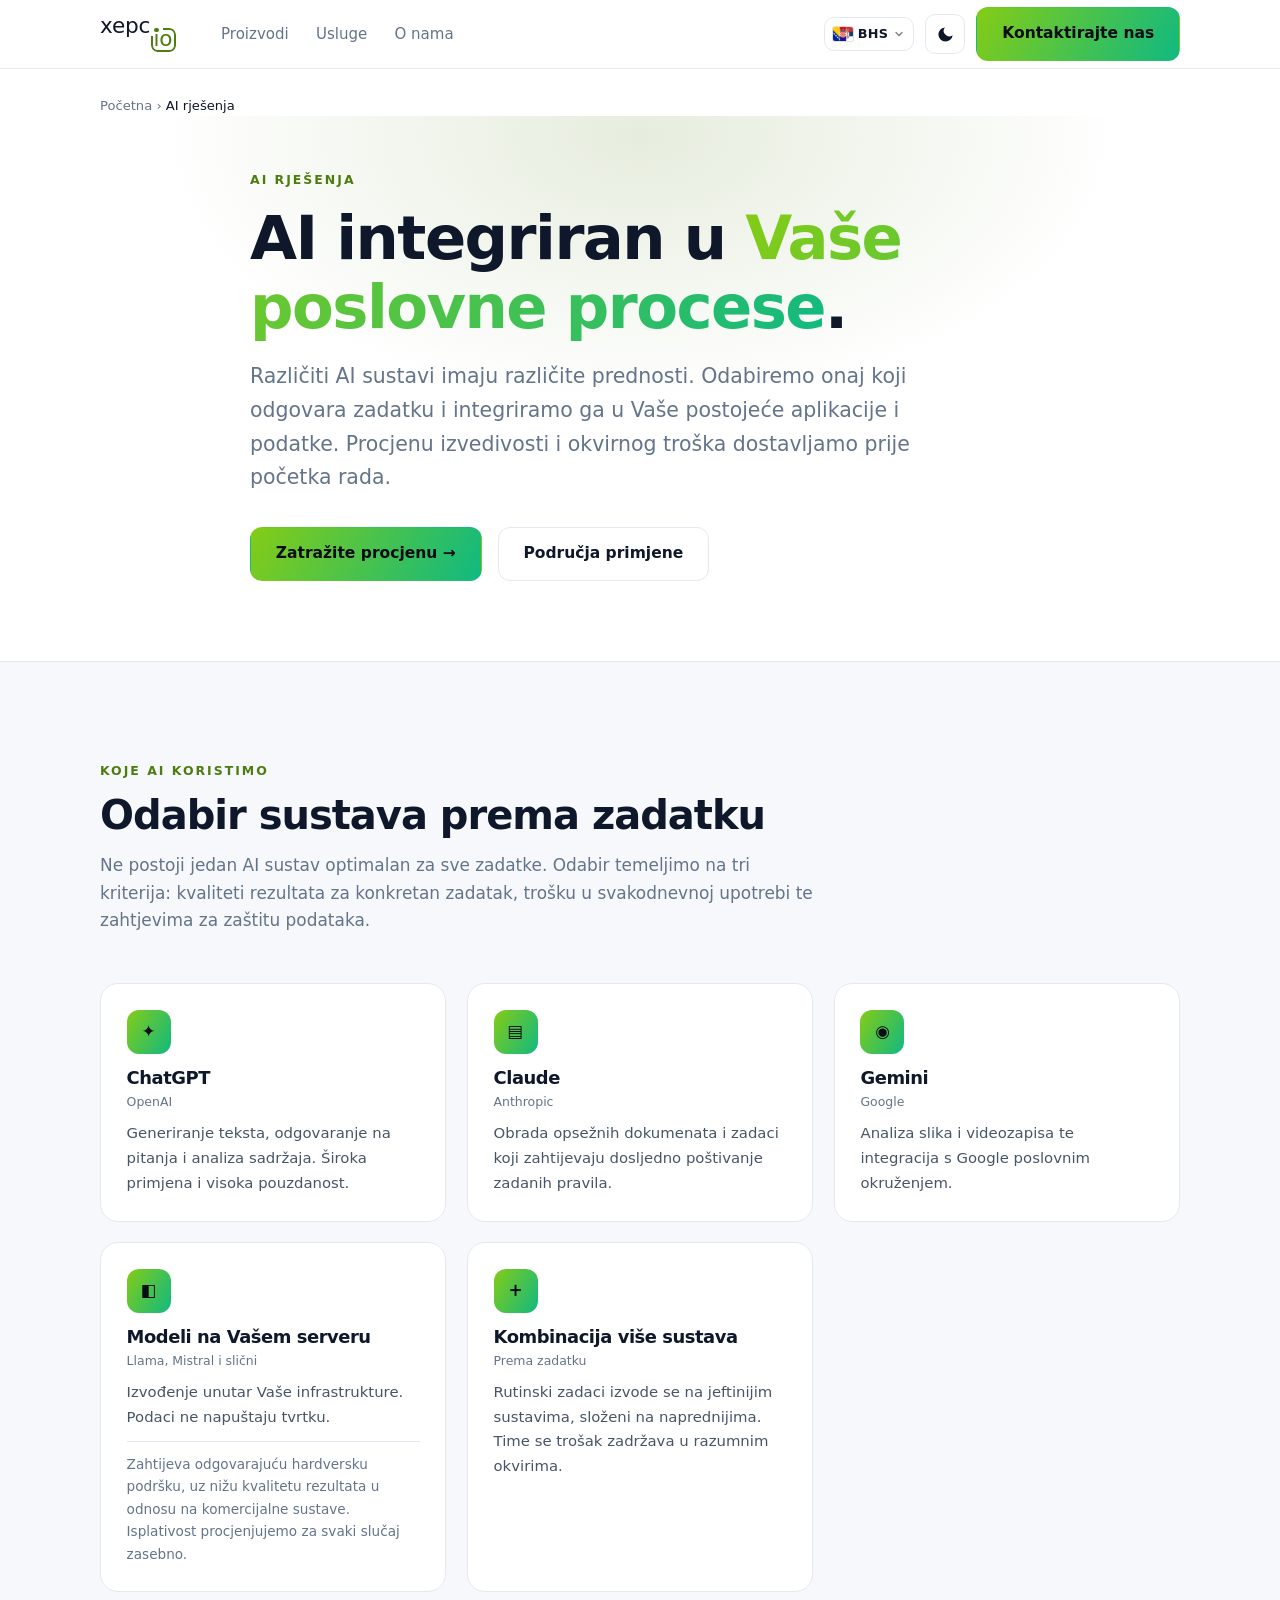
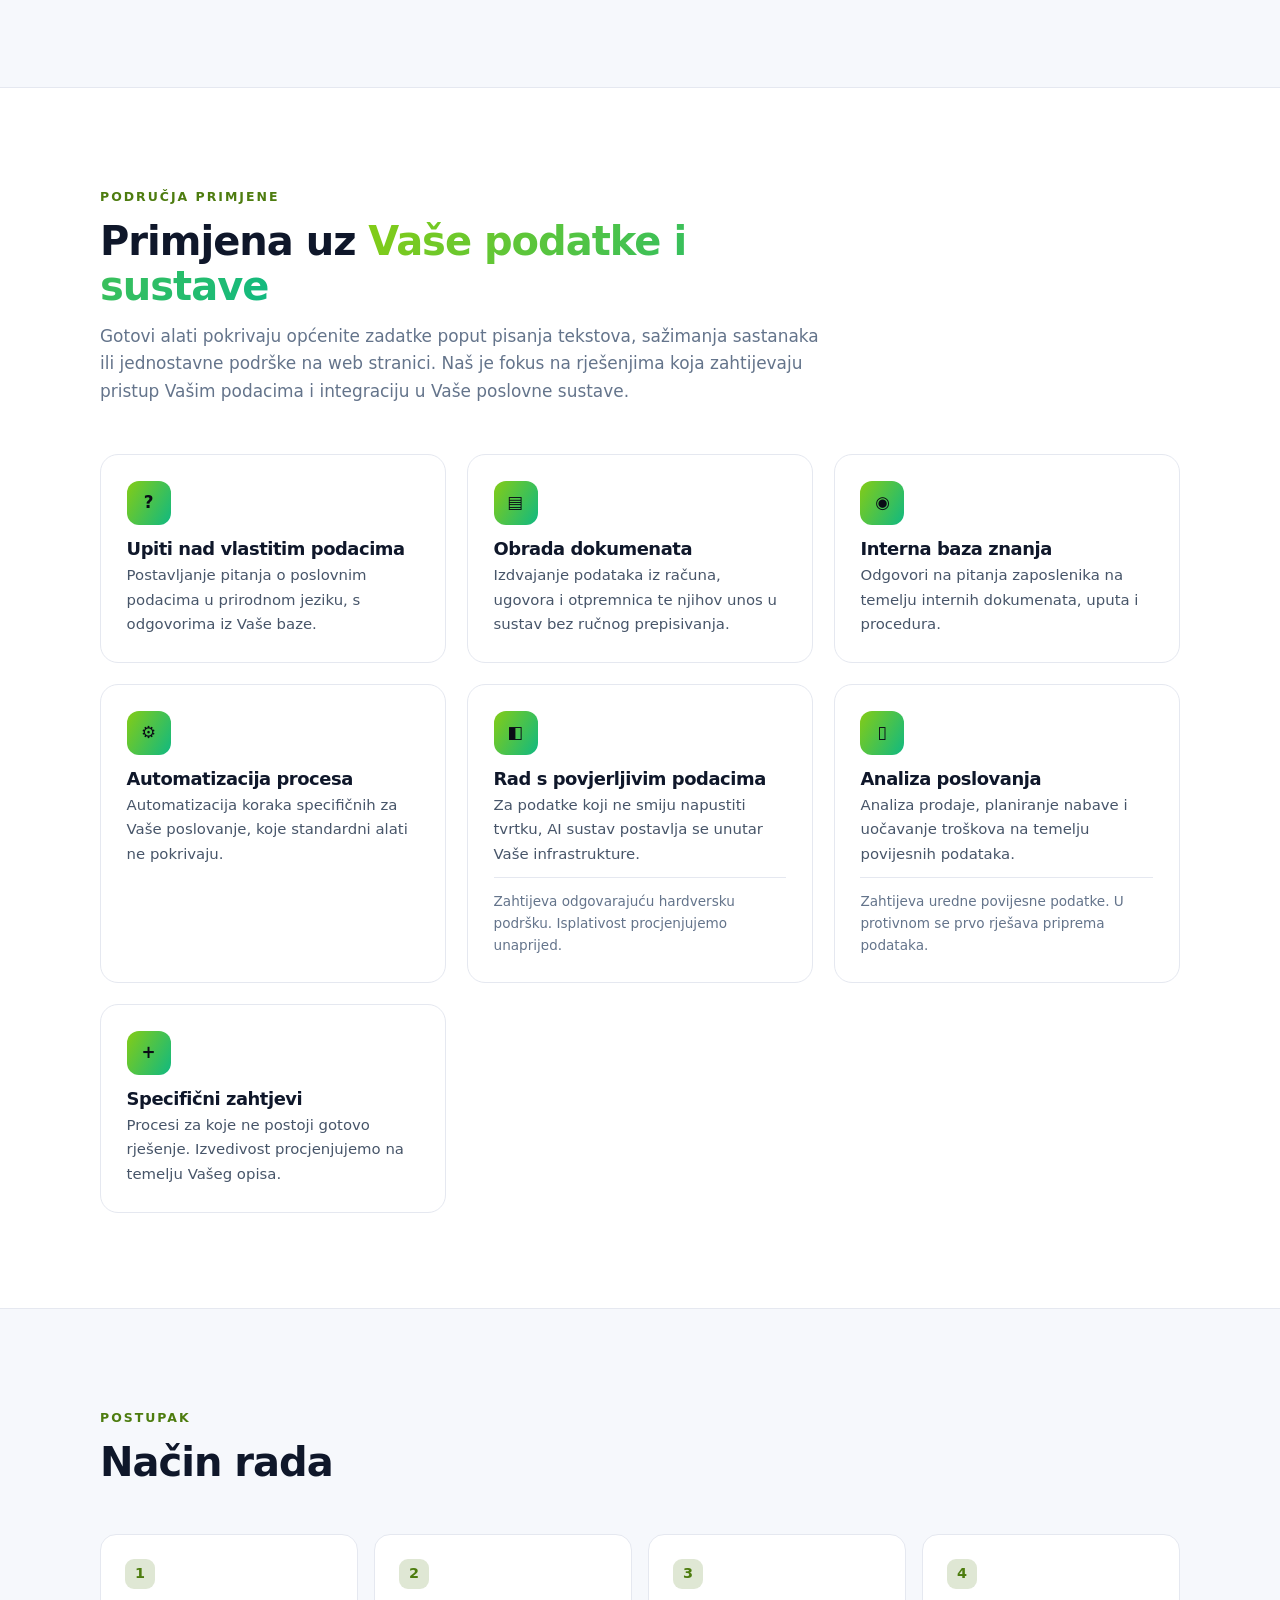
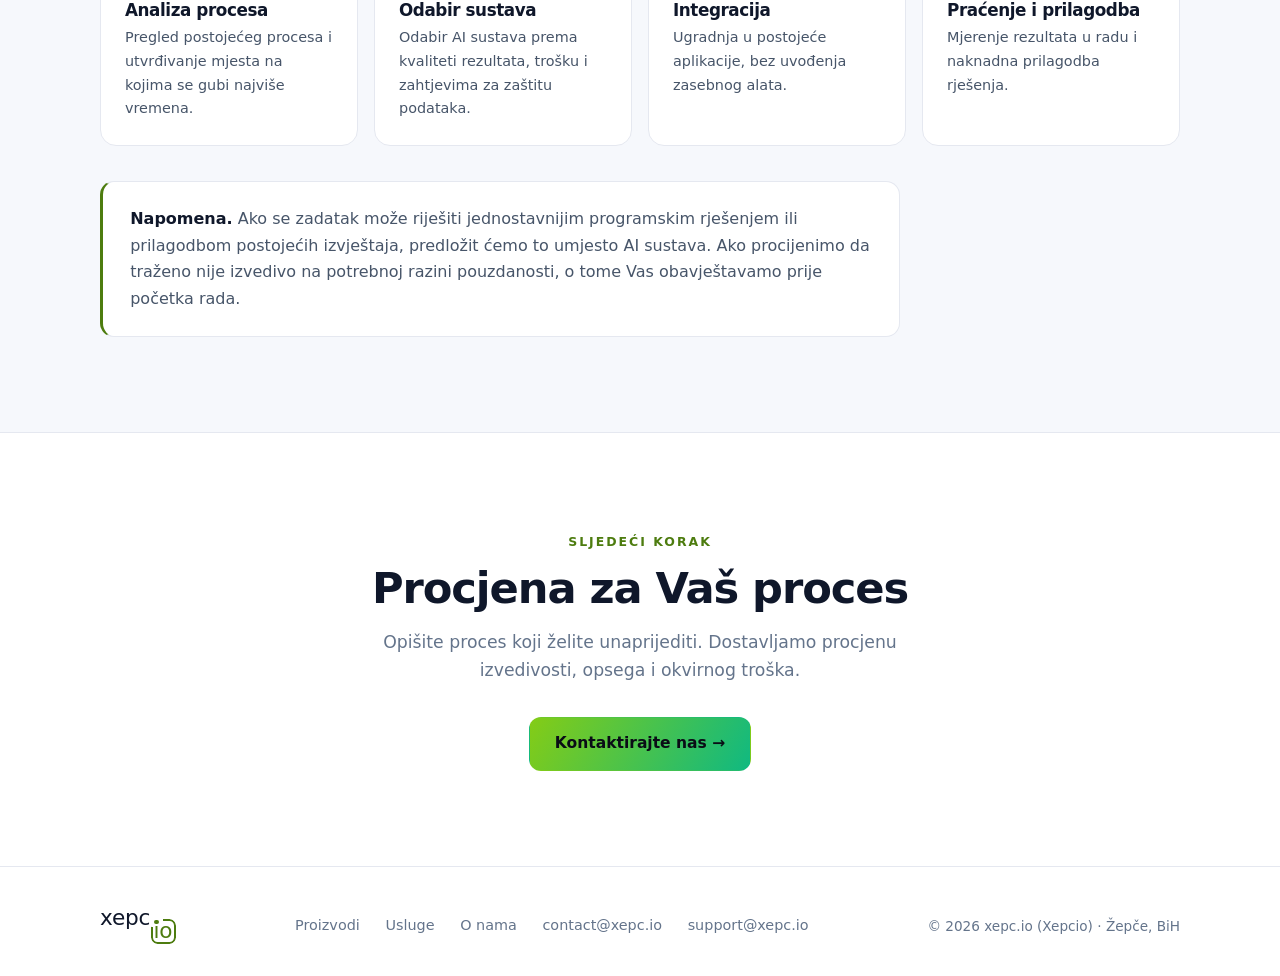
==== ai-rjesenja/index.html @ c25ef7c5 "content: formal tone pass (no jargon, no self-praise) + EN/DE on landing pages - Replace anglicisms " ====
<!doctype html>
<html lang="hr" data-theme="dark">
<head>
<meta charset="utf-8">
<meta name="viewport" content="width=device-width, initial-scale=1">
<title>AI rješenja za tvrtke — xepc.io | BiH i Hrvatska</title>
<meta name="description" content="Integracija AI sustava u poslovne procese: upiti nad vlastitim podacima, obrada dokumenata, interna baza znanja, automatizacija i rad s povjerljivim podacima. Procjena izvedivosti i troška prije početka rada.">
<link rel="canonical" href="https://xepc.io/ai-rjesenja">
<meta name="robots" content="index, follow, max-image-preview:large">
<meta name="theme-color" content="#0c0f1a" media="(prefers-color-scheme: dark)">
<meta name="theme-color" content="#ffffff" media="(prefers-color-scheme: light)">
<link rel="icon" href="../assets/favicon.svg" type="image/svg+xml">
<meta property="og:type" content="website">
<meta property="og:url" content="https://xepc.io/ai-rjesenja">
<meta property="og:title" content="AI rješenja za tvrtke — xepc.io">
<meta property="og:description" content="Integracija AI sustava u poslovne procese i postojeće aplikacije. Procjena izvedivosti i troška prije početka rada.">
<meta property="og:image" content="https://xepc.io/assets/og.png">
<script type="application/ld+json">
{
  "@context": "https://schema.org",
  "@graph": [
    {
      "@type": "Service",
      "@id": "https://xepc.io/ai-rjesenja#service",
      "name": "AI rješenja",
      "serviceType": "Integracija AI sustava",
      "description": "Integracija AI sustava u poslovne procese: upiti nad vlastitim podacima, obrada dokumenata, interna baza znanja, automatizacija i rad s povjerljivim podacima.",
      "provider": {
        "@type": "ProfessionalService",
        "name": "xepc.io",
        "url": "https://xepc.io/",
        "address": {
          "@type": "PostalAddress",
          "addressLocality": "Žepče",
          "addressCountry": "BA"
        }
      },
      "areaServed": [
        {
          "@type": "Country",
          "name": "Bosna i Hercegovina"
        },
        {
          "@type": "Country",
          "name": "Hrvatska"
        },
        {
          "@type": "Place",
          "name": "EU"
        }
      ],
      "availableLanguage": [
        "hr",
        "en",
        "de"
      ]
    },
    {
      "@type": "BreadcrumbList",
      "itemListElement": [
        {
          "@type": "ListItem",
          "position": 1,
          "name": "Početna",
          "item": "https://xepc.io/"
        },
        {
          "@type": "ListItem",
          "position": 2,
          "name": "AI rješenja",
          "item": "https://xepc.io/ai-rjesenja"
        }
      ]
    }
  ]
}
</script>
<script>
  (function(){try{var t=localStorage.getItem('xtheme')||(matchMedia('(prefers-color-scheme: light)').matches?'light':'dark');document.documentElement.setAttribute('data-theme',t);}catch(e){}})();
</script>
<link rel="stylesheet" href="../assets/landing.css">
</head>
<body>

<header class="nav">
  <div class="wrap nav-in">
    <a class="logo" href="../" aria-label="xepc.io"><span class="lg-word">xepc</span><span class="lg-dot"></span><span class="lg-box">ıo</span></a>
    <nav class="nav-links">
      <a href="../#products" data-i18n="nav_products">Proizvodi</a><a href="../#services" data-i18n="nav_services">Usluge</a><a href="../#about" data-i18n="nav_about">O nama</a>
    </nav>
    <div class="nav-right">
      <div class="lang-dd" id="langDD">
        <button class="lang-cur" id="langCur" aria-label="Jezik" aria-haspopup="listbox" aria-expanded="false"></button>
        <div class="lang-menu" id="langMenu" role="listbox"></div>
      </div>
      <button class="toggle" id="themeBtn" aria-label="Promijeni temu" title="Promijeni temu">
        <svg class="i-sun" viewBox="0 0 24 24" fill="none" stroke="currentColor" stroke-width="2" stroke-linecap="round"><circle cx="12" cy="12" r="4"/><path d="M12 2v2M12 20v2M4.9 4.9l1.4 1.4M17.7 17.7l1.4 1.4M2 12h2M20 12h2M4.9 19.1l1.4-1.4M17.7 6.3l1.4-1.4"/></svg>
        <svg class="i-moon" viewBox="0 0 24 24" fill="currentColor"><path d="M21 12.8A9 9 0 1 1 11.2 3a7 7 0 0 0 9.8 9.8Z"/></svg>
      </button>
      <a class="btn btn-grad" href="../#contact" data-i18n="nav_contact">Kontaktirajte nas</a>
    </div>
  </div>
</header>

<div class="wrap crumbs"><a href="../" data-i18n="crumb_home">Početna</a> › <span style="color:var(--text)" data-i18n="crumb_here">AI rješenja</span></div>

<section class="hero">
  <div class="wrap hero-in">
    <span class="eyebrow" data-i18n="hero_eyebrow">AI rješenja</span>
    <h1 data-i18n-html="hero_h1">AI integriran u <span class="gtext">Vaše poslovne procese</span>.</h1>
    <p class="lead" data-i18n="hero_lead">Različiti AI sustavi imaju različite prednosti. Odabiremo onaj koji odgovara zadatku i integriramo ga u Vaše postojeće aplikacije i podatke. Procjenu izvedivosti i okvirnog troška dostavljamo prije početka rada.</p>
    <div class="hero-cta">
      <a class="btn btn-grad" href="../#contact" data-i18n="hero_cta1">Zatražite procjenu →</a>
      <a class="btn btn-ghost" href="#primjene" data-i18n="hero_cta2">Područja primjene</a>
    </div>
  </div>
</section>

<section class="alt">
  <div class="wrap">
    <div class="sec-head">
      <span class="eyebrow" data-i18n="which_eyebrow">Koje AI koristimo</span>
      <h2 data-i18n="which_h2">Odabir sustava prema zadatku</h2>
      <p data-i18n="which_p">Ne postoji jedan AI sustav optimalan za sve zadatke. Odabir temeljimo na tri kriterija: kvaliteti rezultata za konkretan zadatak, trošku u svakodnevnoj upotrebi te zahtjevima za zaštitu podataka.</p>
    </div>
    <div class="grid g3">
      <div class="card">
        <div class="ic">✦</div>
        <h3>ChatGPT</h3><span class="by">OpenAI</span>
        <p data-i18n="s1_d">Generiranje teksta, odgovaranje na pitanja i analiza sadržaja. Široka primjena i visoka pouzdanost.</p>
      </div>
      <div class="card">
        <div class="ic">▤</div>
        <h3>Claude</h3><span class="by">Anthropic</span>
        <p data-i18n="s2_d">Obrada opsežnih dokumenata i zadaci koji zahtijevaju dosljedno poštivanje zadanih pravila.</p>
      </div>
      <div class="card">
        <div class="ic">◉</div>
        <h3>Gemini</h3><span class="by">Google</span>
        <p data-i18n="s3_d">Analiza slika i videozapisa te integracija s Google poslovnim okruženjem.</p>
      </div>
      <div class="card">
        <div class="ic">◧</div>
        <h3 data-i18n="s4_t">Modeli na Vašem serveru</h3><span class="by" data-i18n="s4_by">Llama, Mistral i slični</span>
        <p data-i18n="s4_d">Izvođenje unutar Vaše infrastrukture. Podaci ne napuštaju tvrtku.</p>
        <p class="cond" data-i18n="s4_c">Zahtijeva odgovarajuću hardversku podršku, uz nižu kvalitetu rezultata u odnosu na komercijalne sustave. Isplativost procjenjujemo za svaki slučaj zasebno.</p>
      </div>
      <div class="card">
        <div class="ic">+</div>
        <h3 data-i18n="s5_t">Kombinacija više sustava</h3><span class="by" data-i18n="s5_by">Prema zadatku</span>
        <p data-i18n="s5_d">Rutinski zadaci izvode se na jeftinijim sustavima, složeni na naprednijima. Time se trošak zadržava u razumnim okvirima.</p>
      </div>
    </div>
  </div>
</section>

<section id="primjene">
  <div class="wrap">
    <div class="sec-head">
      <span class="eyebrow" data-i18n="uses_eyebrow">Područja primjene</span>
      <h2 data-i18n-html="uses_h2">Primjena uz <span class="gtext">Vaše podatke i sustave</span></h2>
      <p data-i18n="uses_p">Gotovi alati pokrivaju općenite zadatke poput pisanja tekstova, sažimanja sastanaka ili jednostavne podrške na web stranici. Naš je fokus na rješenjima koja zahtijevaju pristup Vašim podacima i integraciju u Vaše poslovne sustave.</p>
    </div>
    <div class="grid g3">
      <div class="card"><div class="ic">?</div><h3 data-i18n="u1_t">Upiti nad vlastitim podacima</h3><p data-i18n="u1_d">Postavljanje pitanja o poslovnim podacima u prirodnom jeziku, s odgovorima iz Vaše baze.</p></div>
      <div class="card"><div class="ic">▤</div><h3 data-i18n="u2_t">Obrada dokumenata</h3><p data-i18n="u2_d">Izdvajanje podataka iz računa, ugovora i otpremnica te njihov unos u sustav bez ručnog prepisivanja.</p></div>
      <div class="card"><div class="ic">◉</div><h3 data-i18n="u3_t">Interna baza znanja</h3><p data-i18n="u3_d">Odgovori na pitanja zaposlenika na temelju internih dokumenata, uputa i procedura.</p></div>
      <div class="card"><div class="ic">⚙</div><h3 data-i18n="u4_t">Automatizacija procesa</h3><p data-i18n="u4_d">Automatizacija koraka specifičnih za Vaše poslovanje, koje standardni alati ne pokrivaju.</p></div>
      <div class="card">
        <div class="ic">◧</div><h3 data-i18n="u5_t">Rad s povjerljivim podacima</h3>
        <p data-i18n="u5_d">Za podatke koji ne smiju napustiti tvrtku, AI sustav postavlja se unutar Vaše infrastrukture.</p>
        <p class="cond" data-i18n="u5_c">Zahtijeva odgovarajuću hardversku podršku. Isplativost procjenjujemo unaprijed.</p>
      </div>
      <div class="card">
        <div class="ic">▯</div><h3 data-i18n="u6_t">Analiza poslovanja</h3>
        <p data-i18n="u6_d">Analiza prodaje, planiranje nabave i uočavanje troškova na temelju povijesnih podataka.</p>
        <p class="cond" data-i18n="u6_c">Zahtijeva uredne povijesne podatke. U protivnom se prvo rješava priprema podataka.</p>
      </div>
      <div class="card"><div class="ic">+</div><h3 data-i18n="u7_t">Specifični zahtjevi</h3><p data-i18n="u7_d">Procesi za koje ne postoji gotovo rješenje. Izvedivost procjenjujemo na temelju Vašeg opisa.</p></div>
    </div>
  </div>
</section>

<section class="alt">
  <div class="wrap">
    <div class="sec-head">
      <span class="eyebrow" data-i18n="steps_eyebrow">Postupak</span>
      <h2 data-i18n="steps_h2">Način rada</h2>
    </div>
    <div class="steps">
      <div class="step"><h3 data-i18n="st1_t">Analiza procesa</h3><p data-i18n="st1_d">Pregled postojećeg procesa i utvrđivanje mjesta na kojima se gubi najviše vremena.</p></div>
      <div class="step"><h3 data-i18n="st2_t">Odabir sustava</h3><p data-i18n="st2_d">Odabir AI sustava prema kvaliteti rezultata, trošku i zahtjevima za zaštitu podataka.</p></div>
      <div class="step"><h3 data-i18n="st3_t">Integracija</h3><p data-i18n="st3_d">Ugradnja u postojeće aplikacije, bez uvođenja zasebnog alata.</p></div>
      <div class="step"><h3 data-i18n="st4_t">Praćenje i prilagodba</h3><p data-i18n="st4_d">Mjerenje rezultata u radu i naknadna prilagodba rješenja.</p></div>
    </div>
    <div style="margin-top:2.2rem">
      <p class="note" data-i18n-html="note"><strong>Napomena.</strong> Ako se zadatak može riješiti jednostavnijim programskim rješenjem ili prilagodbom postojećih izvještaja, predložit ćemo to umjesto AI sustava. Ako procijenimo da traženo nije izvedivo na potrebnoj razini pouzdanosti, o tome Vas obavještavamo prije početka rada.</p>
    </div>
  </div>
</section>

<section>
  <div class="wrap cta">
    <span class="eyebrow" data-i18n="cta_eyebrow">Sljedeći korak</span>
    <h2 data-i18n="cta_h2">Procjena za Vaš proces</h2>
    <p data-i18n="cta_p">Opišite proces koji želite unaprijediti. Dostavljamo procjenu izvedivosti, opsega i okvirnog troška.</p>
    <a class="btn btn-grad" href="../#contact" data-i18n="cta_btn">Kontaktirajte nas →</a>
  </div>
</section>

<footer>
  <div class="wrap foot-in">
    <a class="logo" href="../" aria-label="xepc.io"><span class="lg-word">xepc</span><span class="lg-dot"></span><span class="lg-box">ıo</span></a>
    <div class="foot-links">
      <a href="../#products" data-i18n="nav_products">Proizvodi</a><a href="../#services" data-i18n="nav_services">Usluge</a><a href="../#about" data-i18n="nav_about">O nama</a>
      <a href="mailto:contact@xepc.io">contact@xepc.io</a><a href="mailto:support@xepc.io">support@xepc.io</a>
    </div>
    <span style="font-size:.85rem;color:var(--muted)" data-i18n="foot_copy">© 2026 xepc.io (Xepcio) · Žepče, BiH</span>
  </div>
</footer>

<script>
  var el=document.documentElement;
  document.getElementById('themeBtn').addEventListener('click',function(){
    var t=el.getAttribute('data-theme')==='light'?'dark':'light';
    el.setAttribute('data-theme',t);try{localStorage.setItem('xtheme',t)}catch(e){}
  });

  var I18N={
    hr:{
      nav_products:"Proizvodi",nav_services:"Usluge",nav_about:"O nama",nav_contact:"Kontaktirajte nas",
      crumb_home:"Početna",crumb_here:"AI rješenja",
      hero_eyebrow:"AI rješenja",hero_h1:'AI integriran u <span class="gtext">Vaše poslovne procese</span>.',
      hero_lead:"Različiti AI sustavi imaju različite prednosti. Odabiremo onaj koji odgovara zadatku i integriramo ga u Vaše postojeće aplikacije i podatke. Procjenu izvedivosti i okvirnog troška dostavljamo prije početka rada.",
      hero_cta1:"Zatražite procjenu →",hero_cta2:"Područja primjene",
      which_eyebrow:"Koje AI koristimo",which_h2:"Odabir sustava prema zadatku",which_p:"Ne postoji jedan AI sustav optimalan za sve zadatke. Odabir temeljimo na tri kriterija: kvaliteti rezultata za konkretan zadatak, trošku u svakodnevnoj upotrebi te zahtjevima za zaštitu podataka.",
      s1_d:"Generiranje teksta, odgovaranje na pitanja i analiza sadržaja. Široka primjena i visoka pouzdanost.",
      s2_d:"Obrada opsežnih dokumenata i zadaci koji zahtijevaju dosljedno poštivanje zadanih pravila.",
      s3_d:"Analiza slika i videozapisa te integracija s Google poslovnim okruženjem.",
      s4_t:"Modeli na Vašem serveru",s4_by:"Llama, Mistral i slični",s4_d:"Izvođenje unutar Vaše infrastrukture. Podaci ne napuštaju tvrtku.",s4_c:"Zahtijeva odgovarajuću hardversku podršku, uz nižu kvalitetu rezultata u odnosu na komercijalne sustave. Isplativost procjenjujemo za svaki slučaj zasebno.",
      s5_t:"Kombinacija više sustava",s5_by:"Prema zadatku",s5_d:"Rutinski zadaci izvode se na jeftinijim sustavima, složeni na naprednijima. Time se trošak zadržava u razumnim okvirima.",
      uses_eyebrow:"Područja primjene",uses_h2:'Primjena uz <span class="gtext">Vaše podatke i sustave</span>',uses_p:"Gotovi alati pokrivaju općenite zadatke poput pisanja tekstova, sažimanja sastanaka ili jednostavne podrške na web stranici. Naš je fokus na rješenjima koja zahtijevaju pristup Vašim podacima i integraciju u Vaše poslovne sustave.",
      u1_t:"Upiti nad vlastitim podacima",u1_d:"Postavljanje pitanja o poslovnim podacima u prirodnom jeziku, s odgovorima iz Vaše baze.",
      u2_t:"Obrada dokumenata",u2_d:"Izdvajanje podataka iz računa, ugovora i otpremnica te njihov unos u sustav bez ručnog prepisivanja.",
      u3_t:"Interna baza znanja",u3_d:"Odgovori na pitanja zaposlenika na temelju internih dokumenata, uputa i procedura.",
      u4_t:"Automatizacija procesa",u4_d:"Automatizacija koraka specifičnih za Vaše poslovanje, koje standardni alati ne pokrivaju.",
      u5_t:"Rad s povjerljivim podacima",u5_d:"Za podatke koji ne smiju napustiti tvrtku, AI sustav postavlja se unutar Vaše infrastrukture.",u5_c:"Zahtijeva odgovarajuću hardversku podršku. Isplativost procjenjujemo unaprijed.",
      u6_t:"Analiza poslovanja",u6_d:"Analiza prodaje, planiranje nabave i uočavanje troškova na temelju povijesnih podataka.",u6_c:"Zahtijeva uredne povijesne podatke. U protivnom se prvo rješava priprema podataka.",
      u7_t:"Specifični zahtjevi",u7_d:"Procesi za koje ne postoji gotovo rješenje. Izvedivost procjenjujemo na temelju Vašeg opisa.",
      steps_eyebrow:"Postupak",steps_h2:"Način rada",
      st1_t:"Analiza procesa",st1_d:"Pregled postojećeg procesa i utvrđivanje mjesta na kojima se gubi najviše vremena.",
      st2_t:"Odabir sustava",st2_d:"Odabir AI sustava prema kvaliteti rezultata, trošku i zahtjevima za zaštitu podataka.",
      st3_t:"Integracija",st3_d:"Ugradnja u postojeće aplikacije, bez uvođenja zasebnog alata.",
      st4_t:"Praćenje i prilagodba",st4_d:"Mjerenje rezultata u radu i naknadna prilagodba rješenja.",
      note:'<strong>Napomena.</strong> Ako se zadatak može riješiti jednostavnijim programskim rješenjem ili prilagodbom postojećih izvještaja, predložit ćemo to umjesto AI sustava. Ako procijenimo da traženo nije izvedivo na potrebnoj razini pouzdanosti, o tome Vas obavještavamo prije početka rada.',
      cta_eyebrow:"Sljedeći korak",cta_h2:"Procjena za Vaš proces",cta_p:"Opišite proces koji želite unaprijediti. Dostavljamo procjenu izvedivosti, opsega i okvirnog troška.",cta_btn:"Kontaktirajte nas →",
      foot_copy:"© 2026 xepc.io (Xepcio) · Žepče, BiH"
    },
    en:{
      nav_products:"Products",nav_services:"Services",nav_about:"About",nav_contact:"Contact us",
      crumb_home:"Home",crumb_here:"AI solutions",
      hero_eyebrow:"AI solutions",hero_h1:'AI integrated into <span class="gtext">your business processes</span>.',
      hero_lead:"Different AI systems have different strengths. We select the one that fits the task and integrate it with your existing applications and data. You receive an assessment of feasibility and approximate cost before work begins.",
      hero_cta1:"Request an estimate →",hero_cta2:"Areas of use",
      which_eyebrow:"Which AI we use",which_h2:"Choosing the system by task",which_p:"No single AI system is best at every task. We base the choice on three criteria: quality of results for the specific task, day-to-day running cost, and data protection requirements.",
      s1_d:"Text generation, question answering and content analysis. Broad applicability and high reliability.",
      s2_d:"Processing extensive documents and tasks that require consistently following set rules.",
      s3_d:"Analysis of images and video, and integration with the Google business environment.",
      s4_t:"Models on your server",s4_by:"Llama, Mistral and similar",s4_d:"Runs inside your infrastructure. Data never leaves the company.",s4_c:"Requires suitable hardware, and result quality is below that of commercial systems. We assess viability case by case.",
      s5_t:"A combination of systems",s5_by:"By task",s5_d:"Routine tasks run on less expensive systems, complex ones on more capable systems. This keeps costs within reasonable bounds.",
      uses_eyebrow:"Areas of use",uses_h2:'Working with <span class="gtext">your data and systems</span>',uses_p:"Ready-made tools cover general tasks such as writing text, summarising meetings or simple website support. Our focus is on solutions that require access to your data and integration into your business systems.",
      u1_t:"Questions over your own data",u1_d:"Asking questions about business data in plain language, with answers drawn from your database.",
      u2_t:"Document processing",u2_d:"Extracting data from invoices, contracts and delivery notes and entering it into the system without manual retyping.",
      u3_t:"Internal knowledge base",u3_d:"Answers to employees' questions based on internal documents, instructions and procedures.",
      u4_t:"Process automation",u4_d:"Automating steps specific to your business that standard tools do not cover.",
      u5_t:"Working with confidential data",u5_d:"For data that must not leave the company, the AI system is installed within your infrastructure.",u5_c:"Requires suitable hardware. We assess viability in advance.",
      u6_t:"Business analysis",u6_d:"Sales analysis, purchase planning and cost detection based on historical data.",u6_c:"Requires orderly historical data. Otherwise, data preparation comes first.",
      u7_t:"Specific requirements",u7_d:"Processes with no ready-made solution. We assess feasibility from your description.",
      steps_eyebrow:"Procedure",steps_h2:"How we work",
      st1_t:"Process analysis",st1_d:"Reviewing the existing process and identifying where the most time is lost.",
      st2_t:"System selection",st2_d:"Choosing the AI system by result quality, cost and data protection requirements.",
      st3_t:"Integration",st3_d:"Building it into existing applications, without introducing a separate tool.",
      st4_t:"Monitoring and adjustment",st4_d:"Measuring results in use and refining the solution afterwards.",
      note:'<strong>Note.</strong> If the task can be solved with a simpler piece of software or by adapting existing reports, we will propose that instead of an AI system. If we judge that the request cannot be achieved at the required level of reliability, we tell you before work begins.',
      cta_eyebrow:"Next step",cta_h2:"An estimate for your process",cta_p:"Describe the process you would like to improve. We will provide an assessment of feasibility, scope and approximate cost.",cta_btn:"Contact us →",
      foot_copy:"© 2026 xepc.io (Xepcio) · Žepče, Bosnia and Herzegovina"
    },
    de:{
      nav_products:"Produkte",nav_services:"Leistungen",nav_about:"Über uns",nav_contact:"Kontakt",
      crumb_home:"Startseite",crumb_here:"KI-Lösungen",
      hero_eyebrow:"KI-Lösungen",hero_h1:'KI, integriert in <span class="gtext">Ihre Geschäftsprozesse</span>.',
      hero_lead:"Verschiedene KI-Systeme haben verschiedene Stärken. Wir wählen das zur Aufgabe passende und integrieren es in Ihre bestehenden Anwendungen und Daten. Eine Einschätzung von Machbarkeit und ungefähren Kosten erhalten Sie vor Beginn der Arbeit.",
      hero_cta1:"Angebot anfordern →",hero_cta2:"Einsatzbereiche",
      which_eyebrow:"Welche KI wir nutzen",which_h2:"Systemwahl nach Aufgabe",which_p:"Kein KI-System ist für alle Aufgaben optimal. Wir wählen nach drei Kriterien: Qualität der Ergebnisse für die konkrete Aufgabe, laufende Kosten im Alltag und Anforderungen an den Datenschutz.",
      s1_d:"Texterstellung, Beantwortung von Fragen und Inhaltsanalyse. Breite Anwendbarkeit und hohe Zuverlässigkeit.",
      s2_d:"Verarbeitung umfangreicher Dokumente und Aufgaben, die das konsequente Einhalten vorgegebener Regeln verlangen.",
      s3_d:"Analyse von Bildern und Videos sowie Integration in die Google-Geschäftsumgebung.",
      s4_t:"Modelle auf Ihrem Server",s4_by:"Llama, Mistral und ähnliche",s4_d:"Der Betrieb erfolgt in Ihrer Infrastruktur. Daten verlassen das Unternehmen nicht.",s4_c:"Erfordert passende Hardware; die Ergebnisqualität liegt unter der kommerzieller Systeme. Die Wirtschaftlichkeit prüfen wir im Einzelfall.",
      s5_t:"Kombination mehrerer Systeme",s5_by:"Je nach Aufgabe",s5_d:"Routineaufgaben laufen auf günstigeren Systemen, komplexe auf leistungsfähigeren. So bleiben die Kosten in einem vernünftigen Rahmen.",
      uses_eyebrow:"Einsatzbereiche",uses_h2:'Einsatz mit <span class="gtext">Ihren Daten und Systemen</span>',uses_p:"Fertige Werkzeuge decken allgemeine Aufgaben ab, etwa Texte schreiben, Besprechungen zusammenfassen oder einfache Website-Unterstützung. Unser Schwerpunkt liegt auf Lösungen, die Zugriff auf Ihre Daten und Integration in Ihre Geschäftssysteme erfordern.",
      u1_t:"Fragen an die eigenen Daten",u1_d:"Fragen zu Geschäftsdaten in normaler Sprache, beantwortet aus Ihrer Datenbank.",
      u2_t:"Dokumentenverarbeitung",u2_d:"Auslesen von Daten aus Rechnungen, Verträgen und Lieferscheinen und Übernahme ins System, ohne manuelles Abtippen.",
      u3_t:"Interne Wissensdatenbank",u3_d:"Antworten auf Fragen der Mitarbeiter auf Basis interner Dokumente, Anleitungen und Abläufe.",
      u4_t:"Prozessautomatisierung",u4_d:"Automatisierung von Schritten, die speziell zu Ihrem Geschäft gehören und von Standardwerkzeugen nicht abgedeckt werden.",
      u5_t:"Arbeit mit vertraulichen Daten",u5_d:"Für Daten, die das Unternehmen nicht verlassen dürfen, wird das KI-System in Ihrer Infrastruktur eingerichtet.",u5_c:"Erfordert passende Hardware. Die Wirtschaftlichkeit prüfen wir vorab.",
      u6_t:"Geschäftsanalyse",u6_d:"Verkaufsanalyse, Einkaufsplanung und Kostenerkennung auf Basis historischer Daten.",u6_c:"Erfordert geordnete historische Daten. Andernfalls steht zuerst die Datenaufbereitung an.",
      u7_t:"Spezielle Anforderungen",u7_d:"Prozesse ohne fertige Lösung. Die Machbarkeit schätzen wir anhand Ihrer Beschreibung ein.",
      steps_eyebrow:"Vorgehen",steps_h2:"Arbeitsweise",
      st1_t:"Prozessanalyse",st1_d:"Durchsicht des bestehenden Prozesses und Ermittlung der Stellen mit dem größten Zeitverlust.",
      st2_t:"Systemwahl",st2_d:"Wahl des KI-Systems nach Ergebnisqualität, Kosten und Datenschutzanforderungen.",
      st3_t:"Integration",st3_d:"Einbau in bestehende Anwendungen, ohne ein separates Werkzeug einzuführen.",
      st4_t:"Begleitung und Anpassung",st4_d:"Messung der Ergebnisse im Betrieb und anschließende Feinabstimmung der Lösung.",
      note:'<strong>Hinweis.</strong> Lässt sich die Aufgabe mit einer einfacheren Programmlösung oder durch Anpassung bestehender Berichte erledigen, schlagen wir das anstelle eines KI-Systems vor. Halten wir das Gewünschte nicht für mit der nötigen Zuverlässigkeit umsetzbar, sagen wir Ihnen das vor Beginn der Arbeit.',
      cta_eyebrow:"Nächster Schritt",cta_h2:"Eine Einschätzung für Ihren Prozess",cta_p:"Beschreiben Sie den Prozess, den Sie verbessern möchten. Sie erhalten eine Einschätzung von Machbarkeit, Umfang und ungefähren Kosten.",cta_btn:"Kontaktieren Sie uns →",
      foot_copy:"© 2026 xepc.io (Xepcio) · Žepče, Bosnien und Herzegowina"
    }
  };
  var lang='hr'; try{lang=localStorage.getItem('xlang')||'hr';}catch(e){}
  function t(k){return (I18N[lang]&&I18N[lang][k])||I18N.hr[k]||k;}
  var FLAGS={
    hr:'<img class="flag" src="../assets/flags/bhs.webp" alt="" width="20" height="14">',
    en:'<img class="flag" src="../assets/flags/en.webp" alt="" width="20" height="14">',
    de:'<img class="flag" src="../assets/flags/de.webp" alt="" width="20" height="14">'
  };
  var LNAME={hr:'BHS',en:'English',de:'Deutsch'},LCODE={hr:'BHS',en:'EN',de:'DE'};
  var langDD=document.getElementById('langDD'),langCur=document.getElementById('langCur'),langMenu=document.getElementById('langMenu');
  langMenu.innerHTML=['hr','en','de'].map(function(l){return '<button class="lang-opt" data-lang="'+l+'" role="option">'+FLAGS[l]+'<span>'+LNAME[l]+'</span></button>';}).join('');
  function renderLangCur(){langCur.innerHTML=FLAGS[lang]+'<span class="lc">'+LCODE[lang]+'</span><svg class="chev" viewBox="0 0 24 24" fill="none" stroke="currentColor" stroke-width="2.5" stroke-linecap="round"><path d="M6 9l6 6 6-6"/></svg>';}
  function applyI18n(){
    el.setAttribute('lang',lang);
    document.querySelectorAll('[data-i18n]').forEach(function(n){n.textContent=t(n.getAttribute('data-i18n'));});
    document.querySelectorAll('[data-i18n-html]').forEach(function(n){n.innerHTML=t(n.getAttribute('data-i18n-html'));});
    renderLangCur();
    langMenu.querySelectorAll('.lang-opt').forEach(function(b){b.classList.toggle('on',b.getAttribute('data-lang')===lang);});
  }
  function setLang(l){lang=l;try{localStorage.setItem('xlang',l)}catch(e){}applyI18n();}
  langCur.addEventListener('click',function(e){e.stopPropagation();var o=langDD.classList.toggle('open');langCur.setAttribute('aria-expanded',o?'true':'false');});
  langMenu.querySelectorAll('.lang-opt').forEach(function(b){b.addEventListener('click',function(){setLang(b.getAttribute('data-lang'));langDD.classList.remove('open');langCur.setAttribute('aria-expanded','false');});});
  document.addEventListener('click',function(e){if(!langDD.contains(e.target)){langDD.classList.remove('open');langCur.setAttribute('aria-expanded','false');}});
  applyI18n();
</script>
</body>
</html>
---- assets/landing.css ----
:root{
    --grad:linear-gradient(120deg,#84cc16,#10b981);
    --bg:#0c0f1a; --bg2:#10141f; --panel:#151a29; --panel2:#1a2033; --line:#242b40;
    --text:#eef0f8; --body:#a7aec4; --muted:#7c839c; --accent:#a3e635; --accent-solid:#16a34a;
    --shadow:0 24px 50px -30px rgba(0,0,0,.7); --logo-fg:#fff; --maxw:1160px;
  }
  :root[data-theme="light"]{
    --bg:#ffffff; --bg2:#f6f8fc; --panel:#ffffff; --panel2:#f2f5fa; --line:#e5e8f0;
    --text:#0f172a; --body:#475569; --muted:#64748b; --accent:#4d7c0f; --accent-solid:#16a34a;
    --shadow:0 24px 50px -30px rgba(15,23,42,.22); --logo-fg:#0f172a;
  }
  *{box-sizing:border-box}
  html{scroll-behavior:smooth}
  body{margin:0;background:var(--bg);color:var(--body);font-family:"Inter",system-ui,-apple-system,"Segoe UI",Roboto,sans-serif;line-height:1.65;-webkit-font-smoothing:antialiased;overflow-x:hidden;transition:background .3s,color .3s}
  a{color:inherit;text-decoration:none}
  .wrap{max-width:var(--maxw);margin:0 auto;padding:0 clamp(18px,4vw,40px)}
  h1,h2,h3{color:var(--text);line-height:1.14;margin:0;font-weight:800;letter-spacing:-.025em}
  .gtext{background:var(--grad);-webkit-background-clip:text;background-clip:text;color:transparent}
  .eyebrow{font-size:.78rem;font-weight:700;letter-spacing:.16em;text-transform:uppercase;color:var(--accent)}
  .btn{display:inline-flex;align-items:center;gap:.5em;padding:.85em 1.6em;border-radius:12px;font-weight:600;font-size:.97rem;transition:.2s;border:1px solid transparent;cursor:pointer}
  .btn-grad{background:var(--grad);color:#0a0c16;font-weight:700}
  .btn-grad:hover{transform:translateY(-2px)}
  .btn-ghost{border-color:var(--line);color:var(--text);background:transparent}
  .btn-ghost:hover{border-color:var(--accent);color:var(--accent)}

  header.nav{position:sticky;top:0;z-index:50;background:color-mix(in srgb,var(--bg) 82%,transparent);backdrop-filter:blur(12px);border-bottom:1px solid var(--line)}
  .nav-in{display:flex;align-items:center;height:68px;gap:1rem}
  .logo{display:inline-grid;grid-template-columns:auto auto;column-gap:.04em;font-size:1.35rem;font-weight:500;letter-spacing:-.01em;line-height:.9}
  .logo .lg-word{grid-column:1;grid-row:1;color:var(--logo-fg);align-self:end}
  .logo .lg-dot{grid-column:2;grid-row:1;justify-self:start;align-self:end;width:.22em;height:.22em;border-radius:50%;background:var(--accent);margin:0 0 .15em .13em;position:relative;z-index:2}
  .logo .lg-box{grid-column:2;grid-row:2;justify-self:start;position:relative;display:inline-flex;align-items:center;margin-top:-.38em;padding:.02em .18em .1em .12em;color:var(--accent);line-height:1;font-weight:500}
  .logo .lg-box::before{content:"";position:absolute;inset:0;border:.1em solid var(--accent);border-radius:.3em;
    -webkit-mask:radial-gradient(circle .32em at .24em .12em,transparent 98%,#000 100%);
    mask:radial-gradient(circle .32em at .24em .12em,transparent 98%,#000 100%)}
  .nav-links{display:flex;gap:1.7rem;margin-left:1.8rem}
  .nav-links a{color:var(--muted);font-size:.94rem;font-weight:500}
  .nav-links a:hover{color:var(--text)}
  .nav-right{display:flex;align-items:center;gap:.7rem;margin-left:auto}
  .toggle{width:40px;height:40px;border-radius:10px;border:1px solid var(--line);background:var(--panel);color:var(--text);cursor:pointer;display:grid;place-items:center}
  .toggle:hover{border-color:var(--accent);color:var(--accent)}
  .toggle svg{width:19px;height:19px}
  :root[data-theme="dark"] .i-sun{display:block}:root[data-theme="dark"] .i-moon{display:none}
  :root[data-theme="light"] .i-sun{display:none}:root[data-theme="light"] .i-moon{display:block}
  @media(max-width:880px){.nav-links{display:none}}

  .crumbs{font-size:.82rem;color:var(--muted);padding-top:1.6rem}
  .crumbs a:hover{color:var(--accent)}
  .hero{padding:clamp(30px,5vw,50px) 0 clamp(45px,7vw,80px);position:relative;overflow:hidden}
  .hero::before{content:"";position:absolute;top:-260px;left:50%;transform:translateX(-50%);width:1000px;height:560px;background:radial-gradient(ellipse,color-mix(in srgb,var(--accent) 14%,transparent),transparent 68%);pointer-events:none}
  .hero-in{position:relative;max-width:860px}
  .hero h1{font-size:clamp(2.2rem,5.4vw,3.8rem);margin:.7rem 0 1.1rem}
  .hero p.lead{font-size:clamp(1.05rem,2.2vw,1.28rem);color:var(--muted);max-width:690px;margin:0 0 2rem}
  .hero-cta{display:flex;gap:1rem;flex-wrap:wrap}

  section{padding:clamp(55px,8vw,95px) 0}
  .alt{background:var(--bg2);border-top:1px solid var(--line);border-bottom:1px solid var(--line)}
  .sec-head{max-width:720px;margin-bottom:clamp(2.2rem,5vw,3rem)}
  .sec-head h2{font-size:clamp(1.7rem,4vw,2.5rem);margin:.6rem 0 .8rem}
  .sec-head p{font-size:1.06rem;margin:0;color:var(--muted)}

  .grid{display:grid;gap:1.3rem}
  .g3{grid-template-columns:repeat(auto-fit,minmax(255px,1fr))}
  .card{background:var(--panel);border:1px solid var(--line);border-radius:18px;padding:1.6rem;transition:.2s}
  .card:hover{border-color:var(--accent);transform:translateY(-3px)}
  .card h3{font-size:1.12rem;margin:0 0 .2rem}
  .card .by{display:block;font-size:.78rem;color:var(--muted);font-weight:500;margin-bottom:.55rem}
  .card p{margin:0;font-size:.93rem}
  .card p.cond{margin-top:.7rem;font-size:.85rem;color:var(--muted);border-top:1px solid var(--line);padding-top:.7rem}
  .ic{width:44px;height:44px;border-radius:12px;background:var(--grad);display:grid;place-items:center;color:#0a0c16;font-weight:800;font-size:1.05rem;margin-bottom:.9rem}

  .steps{counter-reset:s;display:grid;gap:1rem;grid-template-columns:repeat(auto-fit,minmax(230px,1fr))}
  .step{background:var(--panel);border:1px solid var(--line);border-radius:16px;padding:1.5rem}
  .step::before{counter-increment:s;content:counter(s);display:grid;place-items:center;width:30px;height:30px;border-radius:9px;background:color-mix(in srgb,var(--accent) 18%,transparent);color:var(--accent);font-weight:800;font-size:.9rem;margin-bottom:.8rem}
  .step h3{font-size:1.05rem;margin:0 0 .35rem}
  .step p{margin:0;font-size:.9rem}

  .note{background:var(--panel);border:1px solid var(--line);border-left:3px solid var(--accent);border-radius:14px;padding:1.5rem 1.7rem;max-width:800px;margin:0}
  .note strong{color:var(--text)}

  .cta{text-align:center}
  .cta h2{font-size:clamp(1.8rem,4.4vw,2.7rem);margin:.6rem 0 .9rem}
  .cta p{max-width:600px;margin:0 auto 2rem;color:var(--muted);font-size:1.08rem}

  footer{border-top:1px solid var(--line);padding:2.6rem 0 2rem}
  .foot-in{display:flex;justify-content:space-between;gap:2rem;flex-wrap:wrap;align-items:center}
  .foot-links{display:flex;gap:1.6rem;flex-wrap:wrap}
  .foot-links a{font-size:.9rem;color:var(--muted)}
  .foot-links a:hover{color:var(--text)}

/* checklist */
ul.flist{display:grid;gap:1rem;max-width:840px;padding:0;margin:0}
ul.flist li{list-style:none;display:grid;grid-template-columns:20px 1fr;gap:.85rem;align-items:start}
ul.flist li::before{content:"✓";color:var(--accent);font-weight:800;line-height:1.45}
ul.flist b{color:var(--text);font-weight:700}
ul.flist p{margin:.2rem 0 0;font-size:.93rem}

/* label / description rows */
.rows{display:grid;border-top:1px solid var(--line);max-width:900px}
.rows .row{display:grid;grid-template-columns:230px 1fr;gap:1.6rem;padding:1.3rem 0;border-bottom:1px solid var(--line)}
.rows .row h3{font-size:1rem;margin:0;color:var(--accent);font-weight:700}
.rows .row p{margin:0;font-size:.94rem}
.rows .row p+p{margin-top:.5rem;color:var(--muted);font-size:.87rem}
@media(max-width:700px){.rows .row{grid-template-columns:1fr;gap:.4rem}}

/* routing tiles */
.routes{display:grid;grid-template-columns:repeat(auto-fit,minmax(240px,1fr));gap:1.2rem}
.route{background:var(--panel);border:1px solid var(--line);border-radius:18px;padding:1.6rem;transition:.2s;display:block}
.route:hover{border-color:var(--accent);transform:translateY(-3px)}
.route h3{font-size:1.1rem;margin:0 0 .4rem}
.route p{margin:0 0 .9rem;font-size:.93rem}
.route .go{font-size:.85rem;font-weight:700;color:var(--accent)}

/* language dropdown (shared with the home page) */
.lang-dd{position:relative}
.lang-cur{display:inline-flex;align-items:center;gap:.4em;border:1px solid var(--line);background:var(--panel);color:var(--text);border-radius:10px;padding:.42em .6em;font:inherit;font-size:.8rem;font-weight:700;letter-spacing:.02em;cursor:pointer;transition:.15s}
.lang-cur:hover{border-color:var(--accent)}
.lang-cur .flag{width:20px;height:14px;border-radius:2px;display:block;box-shadow:0 0 0 1px rgba(0,0,0,.12);object-fit:cover}
.lang-cur .chev{width:12px;height:12px;opacity:.55;transition:transform .2s}
.lang-dd.open .lang-cur .chev{transform:rotate(180deg)}
.lang-menu{position:absolute;top:calc(100% + 6px);right:0;min-width:150px;background:var(--panel);border:1px solid var(--line);border-radius:12px;box-shadow:var(--shadow);padding:.3rem;opacity:0;visibility:hidden;transform:translateY(-4px);transition:.18s;z-index:60}
.lang-dd.open .lang-menu,.lang-dd:hover .lang-menu{opacity:1;visibility:visible;transform:translateY(0)}
.lang-dd:hover .lang-cur .chev{transform:rotate(180deg)}
.lang-menu::before{content:"";position:absolute;left:0;right:0;top:-8px;height:8px}
.lang-opt{display:flex;align-items:center;gap:.6em;width:100%;border:0;background:none;color:var(--text);font:inherit;font-size:.88rem;font-weight:600;padding:.5em .6em;border-radius:8px;cursor:pointer;text-align:left}
.lang-opt:hover{background:var(--bg2)}
.lang-opt.on{color:var(--accent)}
.lang-opt .flag{width:20px;height:14px;border-radius:2px;display:block;box-shadow:0 0 0 1px rgba(0,0,0,.12);object-fit:cover}
@media(max-width:560px){.lang-cur .lc{display:none}}
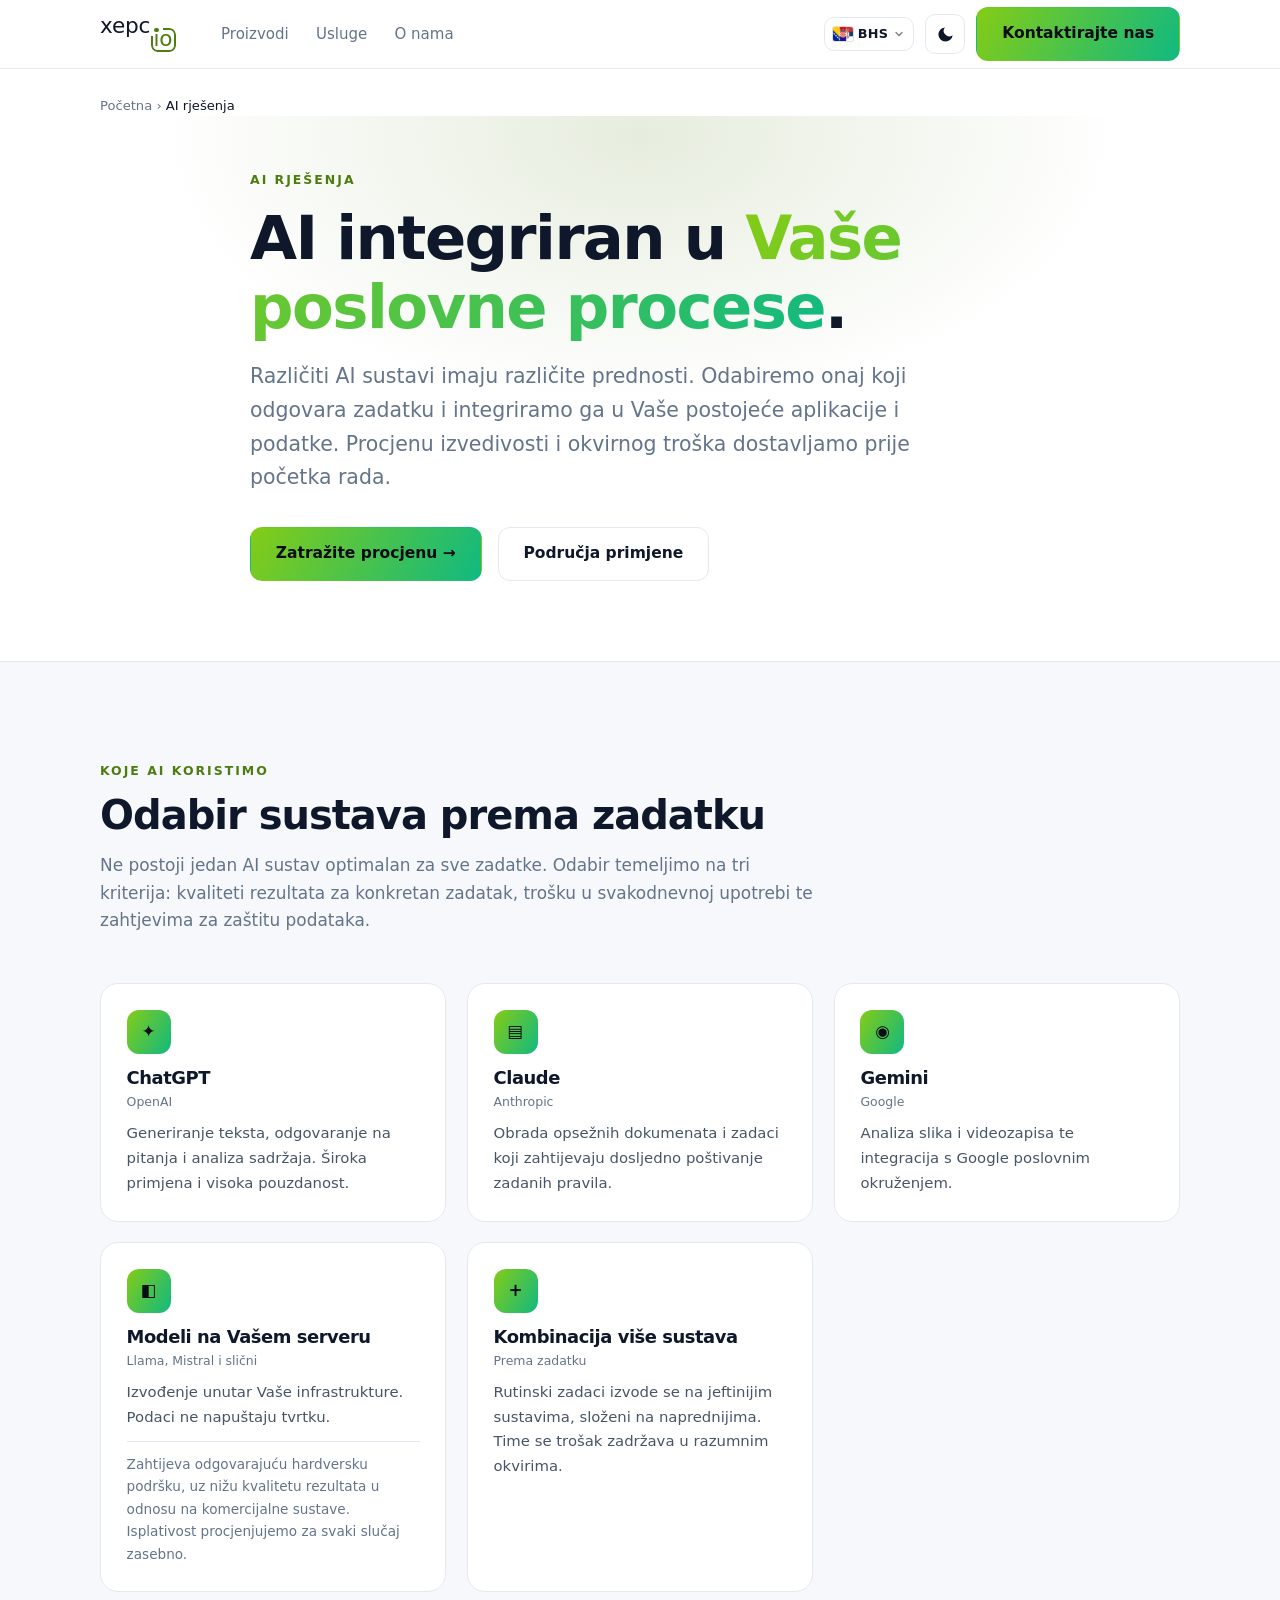
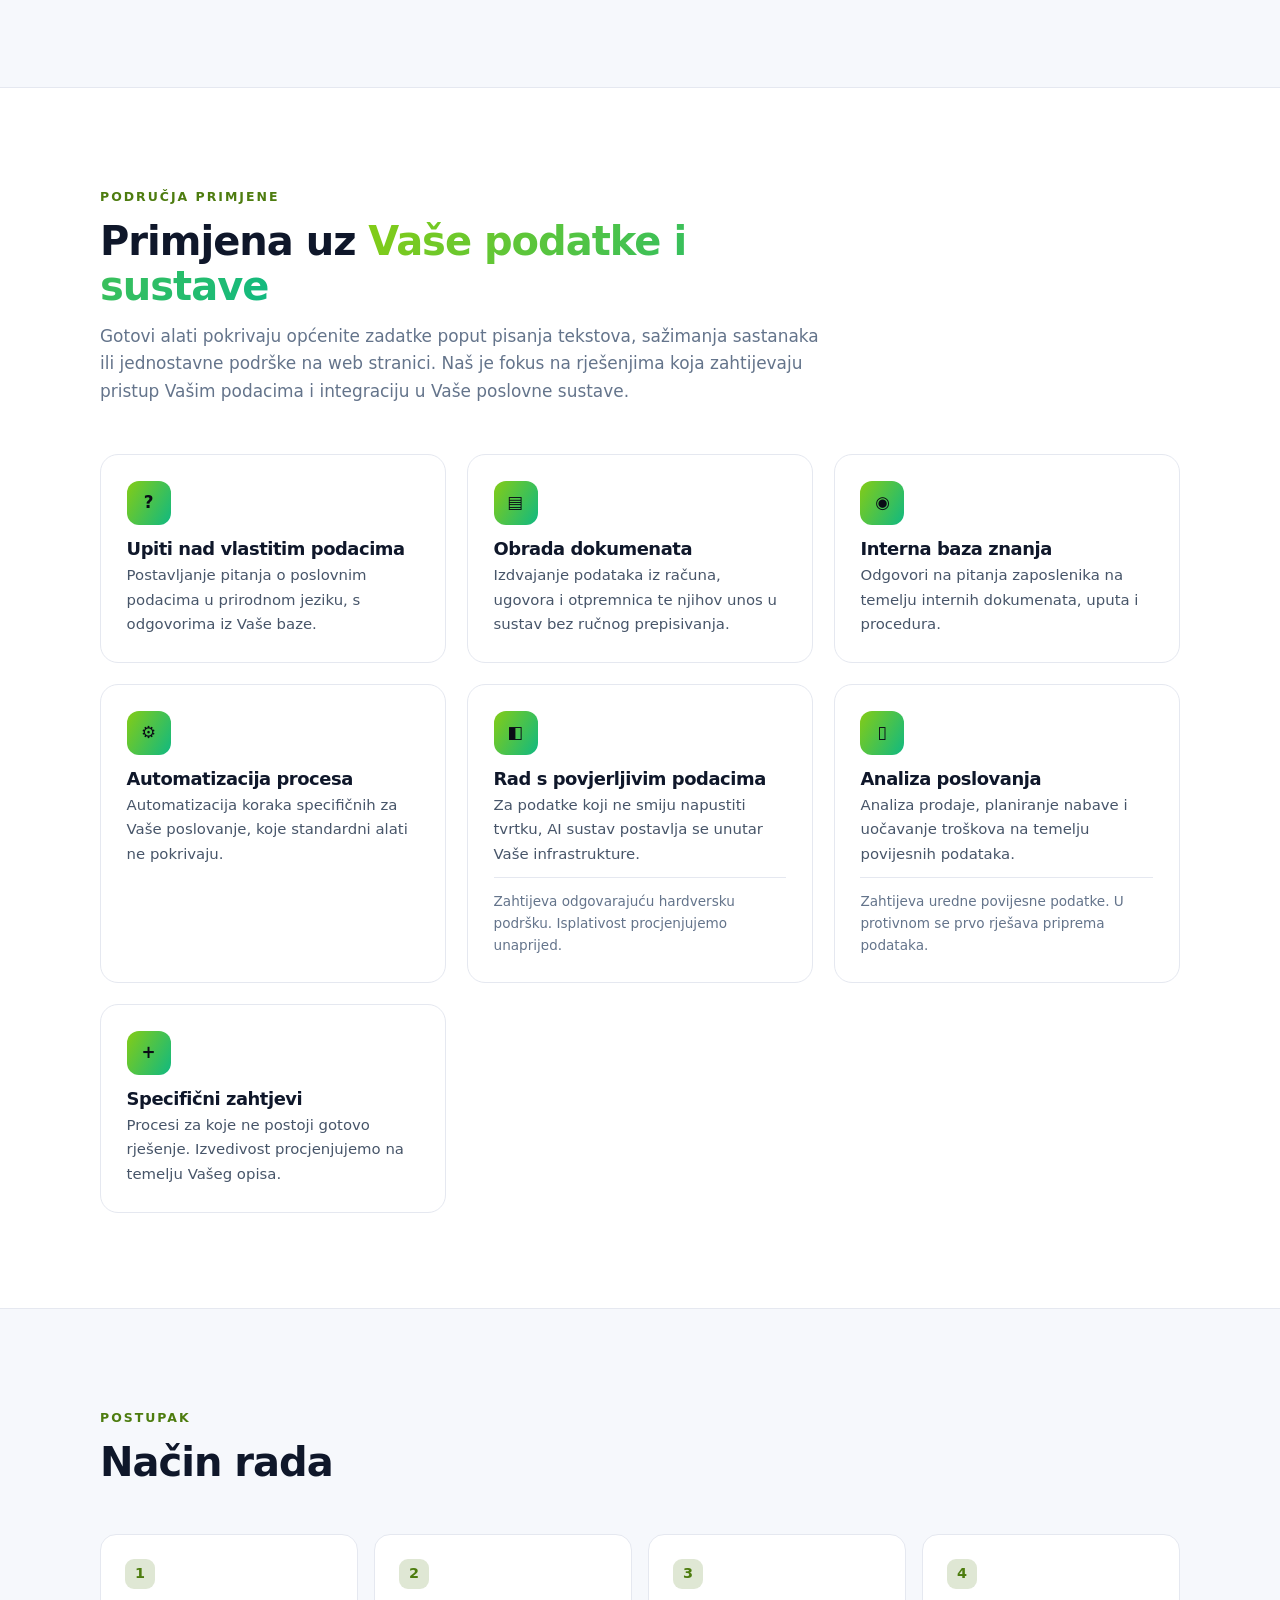
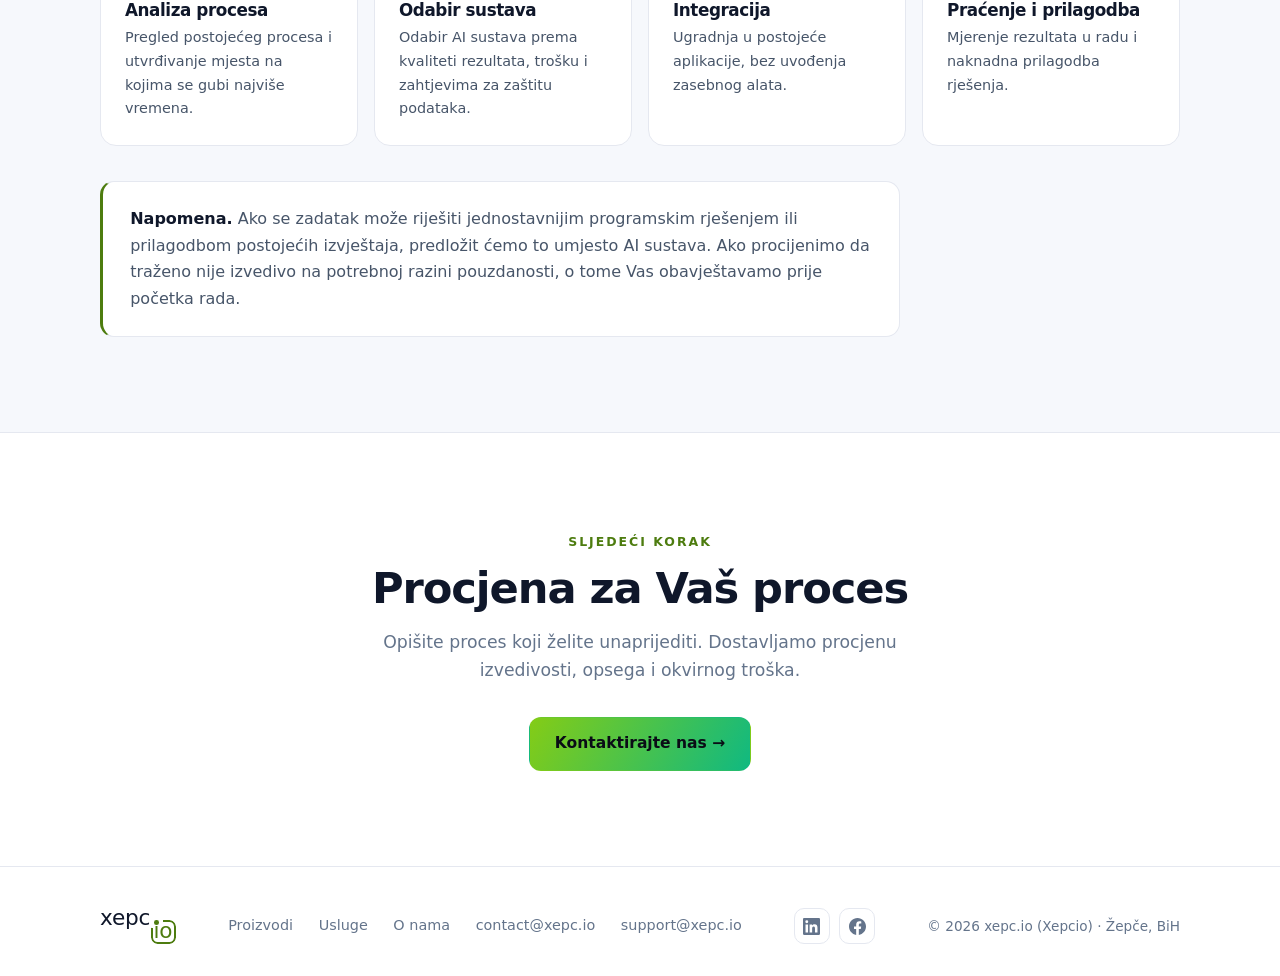
==== commit 78ca591d: "feat: origin story, social profiles, Cloudflare Web Analytics beacon - About: paragraph on the name'" ====
--- a/ai-rjesenja/index.html
+++ b/ai-rjesenja/index.html
@@ -6,6 +6,11 @@
 <title>AI rješenja za tvrtke — xepc.io | BiH i Hrvatska</title>
 <meta name="description" content="Integracija AI sustava u poslovne procese: upiti nad vlastitim podacima, obrada dokumenata, interna baza znanja, automatizacija i rad s povjerljivim podacima. Procjena izvedivosti i troška prije početka rada.">
 <link rel="canonical" href="https://xepc.io/ai-rjesenja">
+<link rel="alternate" hreflang="hr" href="https://xepc.io/ai-rjesenja">
+<link rel="alternate" hreflang="bs" href="https://xepc.io/ai-rjesenja">
+<link rel="alternate" hreflang="en" href="https://xepc.io/en/ai-rjesenja">
+<link rel="alternate" hreflang="de" href="https://xepc.io/de/ai-rjesenja">
+<link rel="alternate" hreflang="x-default" href="https://xepc.io/ai-rjesenja">
 <meta name="robots" content="index, follow, max-image-preview:large">
 <meta name="theme-color" content="#0c0f1a" media="(prefers-color-scheme: dark)">
 <meta name="theme-color" content="#ffffff" media="(prefers-color-scheme: light)">
@@ -90,8 +95,12 @@
     </nav>
     <div class="nav-right">
       <div class="lang-dd" id="langDD">
-        <button class="lang-cur" id="langCur" aria-label="Jezik" aria-haspopup="listbox" aria-expanded="false"></button>
-        <div class="lang-menu" id="langMenu" role="listbox"></div>
+        <button class="lang-cur" id="langCur" aria-label="Jezik" aria-haspopup="true" aria-expanded="false"><!--langcur--><img class="flag" src="/assets/flags/bhs.webp" alt="" width="20" height="14"><span class="lc">BHS</span><svg class="chev" viewBox="0 0 24 24" fill="none" stroke="currentColor" stroke-width="2.5" stroke-linecap="round"><path d="M6 9l6 6 6-6"/></svg><!--/langcur--></button>
+        <div class="lang-menu">
+          <a class="lang-opt on" data-l="hr" href="/ai-rjesenja"><img class="flag" src="/assets/flags/bhs.webp" alt="" width="20" height="14"><span>BHS</span></a>
+          <a class="lang-opt" data-l="en" href="/en/ai-rjesenja"><img class="flag" src="/assets/flags/en.webp" alt="" width="20" height="14"><span>English</span></a>
+          <a class="lang-opt" data-l="de" href="/de/ai-rjesenja"><img class="flag" src="/assets/flags/de.webp" alt="" width="20" height="14"><span>Deutsch</span></a>
+        </div>
       </div>
       <button class="toggle" id="themeBtn" aria-label="Promijeni temu" title="Promijeni temu">
         <svg class="i-sun" viewBox="0 0 24 24" fill="none" stroke="currentColor" stroke-width="2" stroke-linecap="round"><circle cx="12" cy="12" r="4"/><path d="M12 2v2M12 20v2M4.9 4.9l1.4 1.4M17.7 17.7l1.4 1.4M2 12h2M20 12h2M4.9 19.1l1.4-1.4M17.7 6.3l1.4-1.4"/></svg>
@@ -215,6 +224,10 @@
       <a href="../#products" data-i18n="nav_products">Proizvodi</a><a href="../#services" data-i18n="nav_services">Usluge</a><a href="../#about" data-i18n="nav_about">O nama</a>
       <a href="mailto:contact@xepc.io">contact@xepc.io</a><a href="mailto:support@xepc.io">support@xepc.io</a>
     </div>
+    <div class="foot-social">
+      <a href="https://www.linkedin.com/company/135266620" target="_blank" rel="noopener" aria-label="LinkedIn"><svg viewBox="0 0 24 24" fill="currentColor"><path d="M20.45 20.45h-3.55v-5.57c0-1.33-.03-3.04-1.85-3.04-1.86 0-2.14 1.45-2.14 2.94v5.67H9.35V9h3.41v1.56h.05c.47-.9 1.63-1.85 3.36-1.85 3.6 0 4.27 2.37 4.27 5.45v6.29ZM5.34 7.43a2.06 2.06 0 1 1 0-4.12 2.06 2.06 0 0 1 0 4.12ZM7.12 20.45H3.56V9h3.56v11.45ZM22.22 0H1.77C.79 0 0 .77 0 1.72v20.55C0 23.23.79 24 1.77 24h20.45c.98 0 1.78-.77 1.78-1.73V1.72C24 .77 23.2 0 22.22 0Z"/></svg></a>
+      <a href="https://www.facebook.com/profile.php?id=61591815514296" target="_blank" rel="noopener" aria-label="Facebook"><svg viewBox="0 0 24 24" fill="currentColor"><path d="M24 12.07C24 5.4 18.63 0 12 0S0 5.4 0 12.07c0 6.03 4.39 11.03 10.13 11.93v-8.44H7.08v-3.49h3.05V9.41c0-3.02 1.79-4.7 4.53-4.7 1.31 0 2.68.24 2.68.24v2.97h-1.51c-1.49 0-1.96.93-1.96 1.89v2.26h3.33l-.53 3.49h-2.8V24C19.61 23.1 24 18.1 24 12.07Z"/></svg></a>
+    </div>
     <span style="font-size:.85rem;color:var(--muted)" data-i18n="foot_copy">© 2026 xepc.io (Xepcio) · Žepče, BiH</span>
   </div>
 </footer>
@@ -226,118 +239,10 @@
     el.setAttribute('data-theme',t);try{localStorage.setItem('xtheme',t)}catch(e){}
   });
 
-  var I18N={
-    hr:{
-      nav_products:"Proizvodi",nav_services:"Usluge",nav_about:"O nama",nav_contact:"Kontaktirajte nas",
-      crumb_home:"Početna",crumb_here:"AI rješenja",
-      hero_eyebrow:"AI rješenja",hero_h1:'AI integriran u <span class="gtext">Vaše poslovne procese</span>.',
-      hero_lead:"Različiti AI sustavi imaju različite prednosti. Odabiremo onaj koji odgovara zadatku i integriramo ga u Vaše postojeće aplikacije i podatke. Procjenu izvedivosti i okvirnog troška dostavljamo prije početka rada.",
-      hero_cta1:"Zatražite procjenu →",hero_cta2:"Područja primjene",
-      which_eyebrow:"Koje AI koristimo",which_h2:"Odabir sustava prema zadatku",which_p:"Ne postoji jedan AI sustav optimalan za sve zadatke. Odabir temeljimo na tri kriterija: kvaliteti rezultata za konkretan zadatak, trošku u svakodnevnoj upotrebi te zahtjevima za zaštitu podataka.",
-      s1_d:"Generiranje teksta, odgovaranje na pitanja i analiza sadržaja. Široka primjena i visoka pouzdanost.",
-      s2_d:"Obrada opsežnih dokumenata i zadaci koji zahtijevaju dosljedno poštivanje zadanih pravila.",
-      s3_d:"Analiza slika i videozapisa te integracija s Google poslovnim okruženjem.",
-      s4_t:"Modeli na Vašem serveru",s4_by:"Llama, Mistral i slični",s4_d:"Izvođenje unutar Vaše infrastrukture. Podaci ne napuštaju tvrtku.",s4_c:"Zahtijeva odgovarajuću hardversku podršku, uz nižu kvalitetu rezultata u odnosu na komercijalne sustave. Isplativost procjenjujemo za svaki slučaj zasebno.",
-      s5_t:"Kombinacija više sustava",s5_by:"Prema zadatku",s5_d:"Rutinski zadaci izvode se na jeftinijim sustavima, složeni na naprednijima. Time se trošak zadržava u razumnim okvirima.",
-      uses_eyebrow:"Područja primjene",uses_h2:'Primjena uz <span class="gtext">Vaše podatke i sustave</span>',uses_p:"Gotovi alati pokrivaju općenite zadatke poput pisanja tekstova, sažimanja sastanaka ili jednostavne podrške na web stranici. Naš je fokus na rješenjima koja zahtijevaju pristup Vašim podacima i integraciju u Vaše poslovne sustave.",
-      u1_t:"Upiti nad vlastitim podacima",u1_d:"Postavljanje pitanja o poslovnim podacima u prirodnom jeziku, s odgovorima iz Vaše baze.",
-      u2_t:"Obrada dokumenata",u2_d:"Izdvajanje podataka iz računa, ugovora i otpremnica te njihov unos u sustav bez ručnog prepisivanja.",
-      u3_t:"Interna baza znanja",u3_d:"Odgovori na pitanja zaposlenika na temelju internih dokumenata, uputa i procedura.",
-      u4_t:"Automatizacija procesa",u4_d:"Automatizacija koraka specifičnih za Vaše poslovanje, koje standardni alati ne pokrivaju.",
-      u5_t:"Rad s povjerljivim podacima",u5_d:"Za podatke koji ne smiju napustiti tvrtku, AI sustav postavlja se unutar Vaše infrastrukture.",u5_c:"Zahtijeva odgovarajuću hardversku podršku. Isplativost procjenjujemo unaprijed.",
-      u6_t:"Analiza poslovanja",u6_d:"Analiza prodaje, planiranje nabave i uočavanje troškova na temelju povijesnih podataka.",u6_c:"Zahtijeva uredne povijesne podatke. U protivnom se prvo rješava priprema podataka.",
-      u7_t:"Specifični zahtjevi",u7_d:"Procesi za koje ne postoji gotovo rješenje. Izvedivost procjenjujemo na temelju Vašeg opisa.",
-      steps_eyebrow:"Postupak",steps_h2:"Način rada",
-      st1_t:"Analiza procesa",st1_d:"Pregled postojećeg procesa i utvrđivanje mjesta na kojima se gubi najviše vremena.",
-      st2_t:"Odabir sustava",st2_d:"Odabir AI sustava prema kvaliteti rezultata, trošku i zahtjevima za zaštitu podataka.",
-      st3_t:"Integracija",st3_d:"Ugradnja u postojeće aplikacije, bez uvođenja zasebnog alata.",
-      st4_t:"Praćenje i prilagodba",st4_d:"Mjerenje rezultata u radu i naknadna prilagodba rješenja.",
-      note:'<strong>Napomena.</strong> Ako se zadatak može riješiti jednostavnijim programskim rješenjem ili prilagodbom postojećih izvještaja, predložit ćemo to umjesto AI sustava. Ako procijenimo da traženo nije izvedivo na potrebnoj razini pouzdanosti, o tome Vas obavještavamo prije početka rada.',
-      cta_eyebrow:"Sljedeći korak",cta_h2:"Procjena za Vaš proces",cta_p:"Opišite proces koji želite unaprijediti. Dostavljamo procjenu izvedivosti, opsega i okvirnog troška.",cta_btn:"Kontaktirajte nas →",
-      foot_copy:"© 2026 xepc.io (Xepcio) · Žepče, BiH"
-    },
-    en:{
-      nav_products:"Products",nav_services:"Services",nav_about:"About",nav_contact:"Contact us",
-      crumb_home:"Home",crumb_here:"AI solutions",
-      hero_eyebrow:"AI solutions",hero_h1:'AI integrated into <span class="gtext">your business processes</span>.',
-      hero_lead:"Different AI systems have different strengths. We select the one that fits the task and integrate it with your existing applications and data. You receive an assessment of feasibility and approximate cost before work begins.",
-      hero_cta1:"Request an estimate →",hero_cta2:"Areas of use",
-      which_eyebrow:"Which AI we use",which_h2:"Choosing the system by task",which_p:"No single AI system is best at every task. We base the choice on three criteria: quality of results for the specific task, day-to-day running cost, and data protection requirements.",
-      s1_d:"Text generation, question answering and content analysis. Broad applicability and high reliability.",
-      s2_d:"Processing extensive documents and tasks that require consistently following set rules.",
-      s3_d:"Analysis of images and video, and integration with the Google business environment.",
-      s4_t:"Models on your server",s4_by:"Llama, Mistral and similar",s4_d:"Runs inside your infrastructure. Data never leaves the company.",s4_c:"Requires suitable hardware, and result quality is below that of commercial systems. We assess viability case by case.",
-      s5_t:"A combination of systems",s5_by:"By task",s5_d:"Routine tasks run on less expensive systems, complex ones on more capable systems. This keeps costs within reasonable bounds.",
-      uses_eyebrow:"Areas of use",uses_h2:'Working with <span class="gtext">your data and systems</span>',uses_p:"Ready-made tools cover general tasks such as writing text, summarising meetings or simple website support. Our focus is on solutions that require access to your data and integration into your business systems.",
-      u1_t:"Questions over your own data",u1_d:"Asking questions about business data in plain language, with answers drawn from your database.",
-      u2_t:"Document processing",u2_d:"Extracting data from invoices, contracts and delivery notes and entering it into the system without manual retyping.",
-      u3_t:"Internal knowledge base",u3_d:"Answers to employees' questions based on internal documents, instructions and procedures.",
-      u4_t:"Process automation",u4_d:"Automating steps specific to your business that standard tools do not cover.",
-      u5_t:"Working with confidential data",u5_d:"For data that must not leave the company, the AI system is installed within your infrastructure.",u5_c:"Requires suitable hardware. We assess viability in advance.",
-      u6_t:"Business analysis",u6_d:"Sales analysis, purchase planning and cost detection based on historical data.",u6_c:"Requires orderly historical data. Otherwise, data preparation comes first.",
-      u7_t:"Specific requirements",u7_d:"Processes with no ready-made solution. We assess feasibility from your description.",
-      steps_eyebrow:"Procedure",steps_h2:"How we work",
-      st1_t:"Process analysis",st1_d:"Reviewing the existing process and identifying where the most time is lost.",
-      st2_t:"System selection",st2_d:"Choosing the AI system by result quality, cost and data protection requirements.",
-      st3_t:"Integration",st3_d:"Building it into existing applications, without introducing a separate tool.",
-      st4_t:"Monitoring and adjustment",st4_d:"Measuring results in use and refining the solution afterwards.",
-      note:'<strong>Note.</strong> If the task can be solved with a simpler piece of software or by adapting existing reports, we will propose that instead of an AI system. If we judge that the request cannot be achieved at the required level of reliability, we tell you before work begins.',
-      cta_eyebrow:"Next step",cta_h2:"An estimate for your process",cta_p:"Describe the process you would like to improve. We will provide an assessment of feasibility, scope and approximate cost.",cta_btn:"Contact us →",
-      foot_copy:"© 2026 xepc.io (Xepcio) · Žepče, Bosnia and Herzegovina"
-    },
-    de:{
-      nav_products:"Produkte",nav_services:"Leistungen",nav_about:"Über uns",nav_contact:"Kontakt",
-      crumb_home:"Startseite",crumb_here:"KI-Lösungen",
-      hero_eyebrow:"KI-Lösungen",hero_h1:'KI, integriert in <span class="gtext">Ihre Geschäftsprozesse</span>.',
-      hero_lead:"Verschiedene KI-Systeme haben verschiedene Stärken. Wir wählen das zur Aufgabe passende und integrieren es in Ihre bestehenden Anwendungen und Daten. Eine Einschätzung von Machbarkeit und ungefähren Kosten erhalten Sie vor Beginn der Arbeit.",
-      hero_cta1:"Angebot anfordern →",hero_cta2:"Einsatzbereiche",
-      which_eyebrow:"Welche KI wir nutzen",which_h2:"Systemwahl nach Aufgabe",which_p:"Kein KI-System ist für alle Aufgaben optimal. Wir wählen nach drei Kriterien: Qualität der Ergebnisse für die konkrete Aufgabe, laufende Kosten im Alltag und Anforderungen an den Datenschutz.",
-      s1_d:"Texterstellung, Beantwortung von Fragen und Inhaltsanalyse. Breite Anwendbarkeit und hohe Zuverlässigkeit.",
-      s2_d:"Verarbeitung umfangreicher Dokumente und Aufgaben, die das konsequente Einhalten vorgegebener Regeln verlangen.",
-      s3_d:"Analyse von Bildern und Videos sowie Integration in die Google-Geschäftsumgebung.",
-      s4_t:"Modelle auf Ihrem Server",s4_by:"Llama, Mistral und ähnliche",s4_d:"Der Betrieb erfolgt in Ihrer Infrastruktur. Daten verlassen das Unternehmen nicht.",s4_c:"Erfordert passende Hardware; die Ergebnisqualität liegt unter der kommerzieller Systeme. Die Wirtschaftlichkeit prüfen wir im Einzelfall.",
-      s5_t:"Kombination mehrerer Systeme",s5_by:"Je nach Aufgabe",s5_d:"Routineaufgaben laufen auf günstigeren Systemen, komplexe auf leistungsfähigeren. So bleiben die Kosten in einem vernünftigen Rahmen.",
-      uses_eyebrow:"Einsatzbereiche",uses_h2:'Einsatz mit <span class="gtext">Ihren Daten und Systemen</span>',uses_p:"Fertige Werkzeuge decken allgemeine Aufgaben ab, etwa Texte schreiben, Besprechungen zusammenfassen oder einfache Website-Unterstützung. Unser Schwerpunkt liegt auf Lösungen, die Zugriff auf Ihre Daten und Integration in Ihre Geschäftssysteme erfordern.",
-      u1_t:"Fragen an die eigenen Daten",u1_d:"Fragen zu Geschäftsdaten in normaler Sprache, beantwortet aus Ihrer Datenbank.",
-      u2_t:"Dokumentenverarbeitung",u2_d:"Auslesen von Daten aus Rechnungen, Verträgen und Lieferscheinen und Übernahme ins System, ohne manuelles Abtippen.",
-      u3_t:"Interne Wissensdatenbank",u3_d:"Antworten auf Fragen der Mitarbeiter auf Basis interner Dokumente, Anleitungen und Abläufe.",
-      u4_t:"Prozessautomatisierung",u4_d:"Automatisierung von Schritten, die speziell zu Ihrem Geschäft gehören und von Standardwerkzeugen nicht abgedeckt werden.",
-      u5_t:"Arbeit mit vertraulichen Daten",u5_d:"Für Daten, die das Unternehmen nicht verlassen dürfen, wird das KI-System in Ihrer Infrastruktur eingerichtet.",u5_c:"Erfordert passende Hardware. Die Wirtschaftlichkeit prüfen wir vorab.",
-      u6_t:"Geschäftsanalyse",u6_d:"Verkaufsanalyse, Einkaufsplanung und Kostenerkennung auf Basis historischer Daten.",u6_c:"Erfordert geordnete historische Daten. Andernfalls steht zuerst die Datenaufbereitung an.",
-      u7_t:"Spezielle Anforderungen",u7_d:"Prozesse ohne fertige Lösung. Die Machbarkeit schätzen wir anhand Ihrer Beschreibung ein.",
-      steps_eyebrow:"Vorgehen",steps_h2:"Arbeitsweise",
-      st1_t:"Prozessanalyse",st1_d:"Durchsicht des bestehenden Prozesses und Ermittlung der Stellen mit dem größten Zeitverlust.",
-      st2_t:"Systemwahl",st2_d:"Wahl des KI-Systems nach Ergebnisqualität, Kosten und Datenschutzanforderungen.",
-      st3_t:"Integration",st3_d:"Einbau in bestehende Anwendungen, ohne ein separates Werkzeug einzuführen.",
-      st4_t:"Begleitung und Anpassung",st4_d:"Messung der Ergebnisse im Betrieb und anschließende Feinabstimmung der Lösung.",
-      note:'<strong>Hinweis.</strong> Lässt sich die Aufgabe mit einer einfacheren Programmlösung oder durch Anpassung bestehender Berichte erledigen, schlagen wir das anstelle eines KI-Systems vor. Halten wir das Gewünschte nicht für mit der nötigen Zuverlässigkeit umsetzbar, sagen wir Ihnen das vor Beginn der Arbeit.',
-      cta_eyebrow:"Nächster Schritt",cta_h2:"Eine Einschätzung für Ihren Prozess",cta_p:"Beschreiben Sie den Prozess, den Sie verbessern möchten. Sie erhalten eine Einschätzung von Machbarkeit, Umfang und ungefähren Kosten.",cta_btn:"Kontaktieren Sie uns →",
-      foot_copy:"© 2026 xepc.io (Xepcio) · Žepče, Bosnien und Herzegowina"
-    }
-  };
-  var lang='hr'; try{lang=localStorage.getItem('xlang')||'hr';}catch(e){}
-  function t(k){return (I18N[lang]&&I18N[lang][k])||I18N.hr[k]||k;}
-  var FLAGS={
-    hr:'<img class="flag" src="../assets/flags/bhs.webp" alt="" width="20" height="14">',
-    en:'<img class="flag" src="../assets/flags/en.webp" alt="" width="20" height="14">',
-    de:'<img class="flag" src="../assets/flags/de.webp" alt="" width="20" height="14">'
-  };
-  var LNAME={hr:'BHS',en:'English',de:'Deutsch'},LCODE={hr:'BHS',en:'EN',de:'DE'};
-  var langDD=document.getElementById('langDD'),langCur=document.getElementById('langCur'),langMenu=document.getElementById('langMenu');
-  langMenu.innerHTML=['hr','en','de'].map(function(l){return '<button class="lang-opt" data-lang="'+l+'" role="option">'+FLAGS[l]+'<span>'+LNAME[l]+'</span></button>';}).join('');
-  function renderLangCur(){langCur.innerHTML=FLAGS[lang]+'<span class="lc">'+LCODE[lang]+'</span><svg class="chev" viewBox="0 0 24 24" fill="none" stroke="currentColor" stroke-width="2.5" stroke-linecap="round"><path d="M6 9l6 6 6-6"/></svg>';}
-  function applyI18n(){
-    el.setAttribute('lang',lang);
-    document.querySelectorAll('[data-i18n]').forEach(function(n){n.textContent=t(n.getAttribute('data-i18n'));});
-    document.querySelectorAll('[data-i18n-html]').forEach(function(n){n.innerHTML=t(n.getAttribute('data-i18n-html'));});
-    renderLangCur();
-    langMenu.querySelectorAll('.lang-opt').forEach(function(b){b.classList.toggle('on',b.getAttribute('data-lang')===lang);});
-  }
-  function setLang(l){lang=l;try{localStorage.setItem('xlang',l)}catch(e){}applyI18n();}
+  var langDD=document.getElementById('langDD'),langCur=document.getElementById('langCur');
   langCur.addEventListener('click',function(e){e.stopPropagation();var o=langDD.classList.toggle('open');langCur.setAttribute('aria-expanded',o?'true':'false');});
-  langMenu.querySelectorAll('.lang-opt').forEach(function(b){b.addEventListener('click',function(){setLang(b.getAttribute('data-lang'));langDD.classList.remove('open');langCur.setAttribute('aria-expanded','false');});});
-  document.addEventListener('click',function(e){if(!langDD.contains(e.target)){langDD.classList.remove('open');langCur.setAttribute('aria-expanded','false');}});
-  applyI18n();
+  document.addEventListener('click',function(){langDD.classList.remove('open');langCur.setAttribute('aria-expanded','false');});
 </script>
+<!-- Cloudflare Web Analytics --><script defer src="https://static.cloudflareinsights.com/beacon.min.js" data-cf-beacon='{"token": "db31a748cdc54001bd8d1a26a28076dd"}'></script>
 </body>
 </html>
--- a/assets/landing.css
+++ b/assets/landing.css
@@ -126,3 +126,9 @@
 .lang-opt.on{color:var(--accent)}
 .lang-opt .flag{width:20px;height:14px;border-radius:2px;display:block;box-shadow:0 0 0 1px rgba(0,0,0,.12);object-fit:cover}
 @media(max-width:560px){.lang-cur .lc{display:none}}
+
+/* footer social icons */
+.foot-social{display:flex;gap:.6rem}
+.foot-social a{width:36px;height:36px;border-radius:10px;border:1px solid var(--line);display:grid;place-items:center;color:var(--muted);transition:.15s}
+.foot-social a:hover{color:var(--accent);border-color:var(--accent)}
+.foot-social svg{width:17px;height:17px}
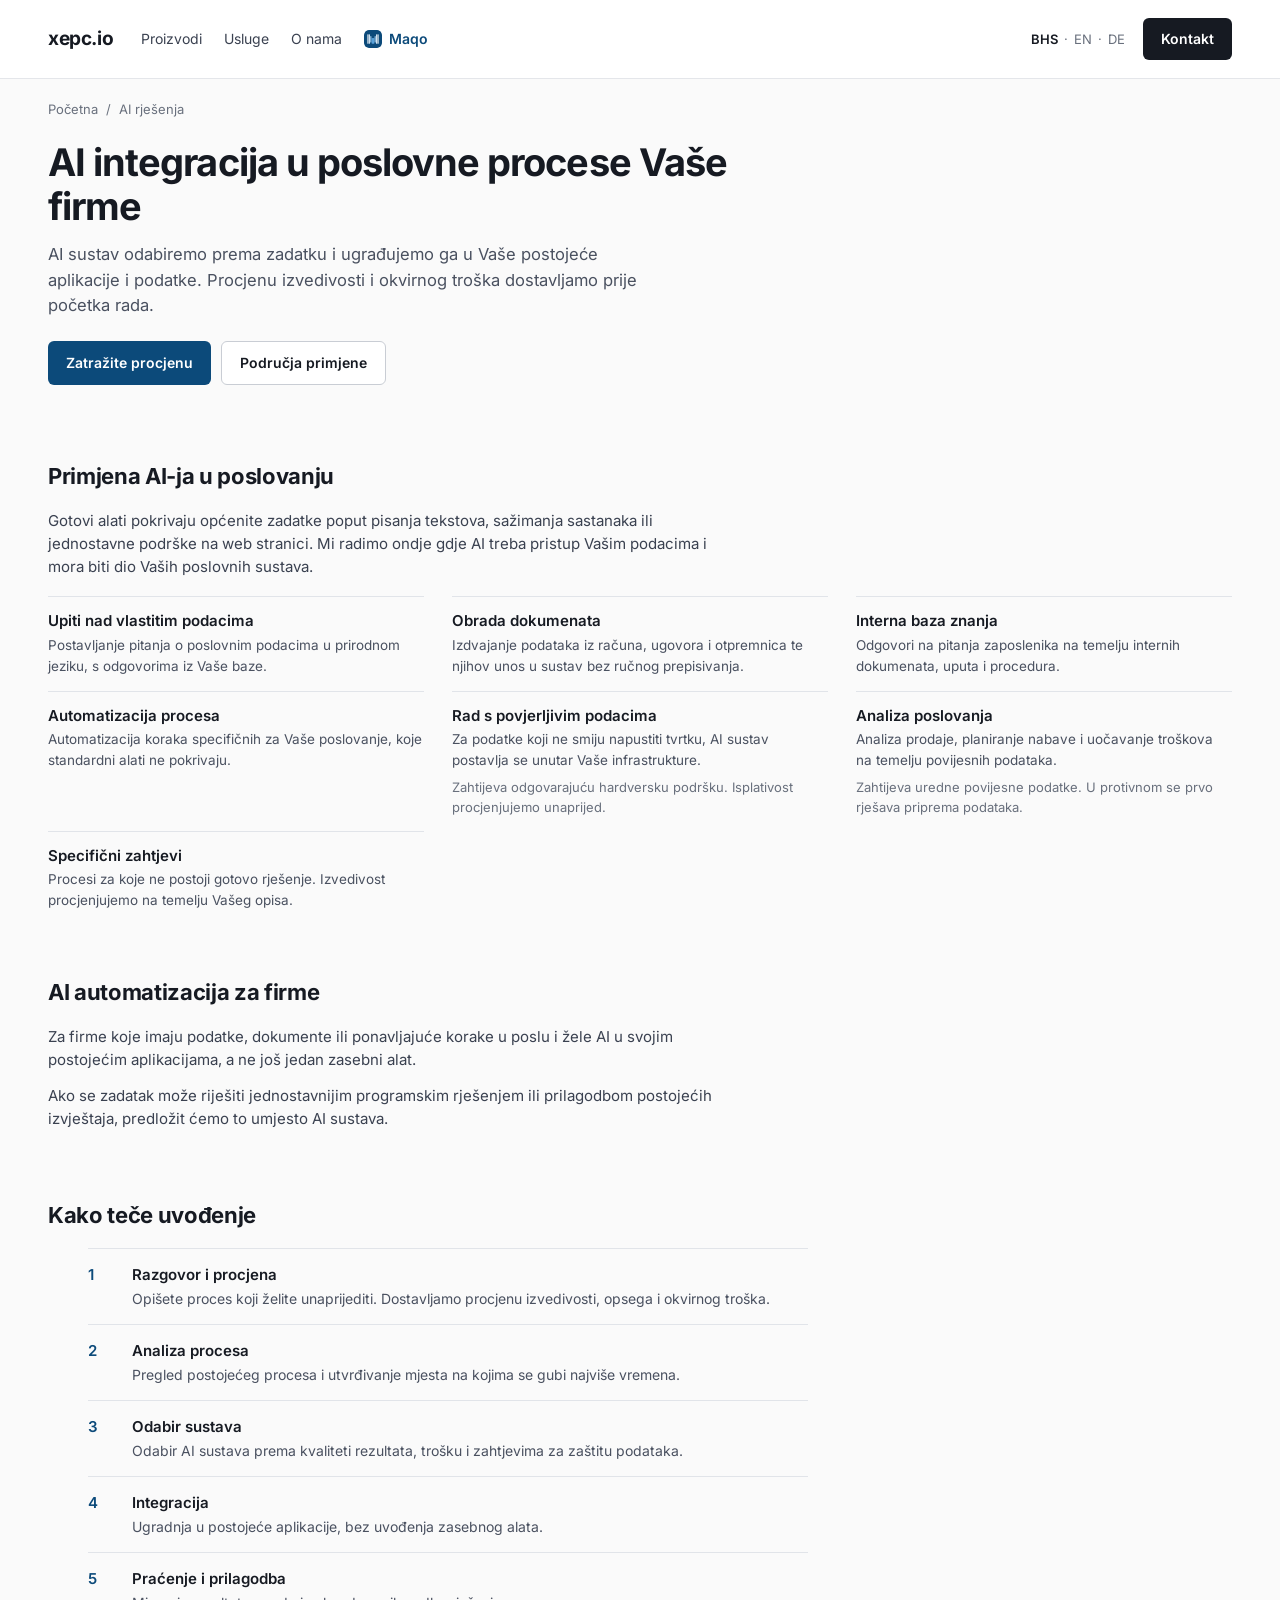
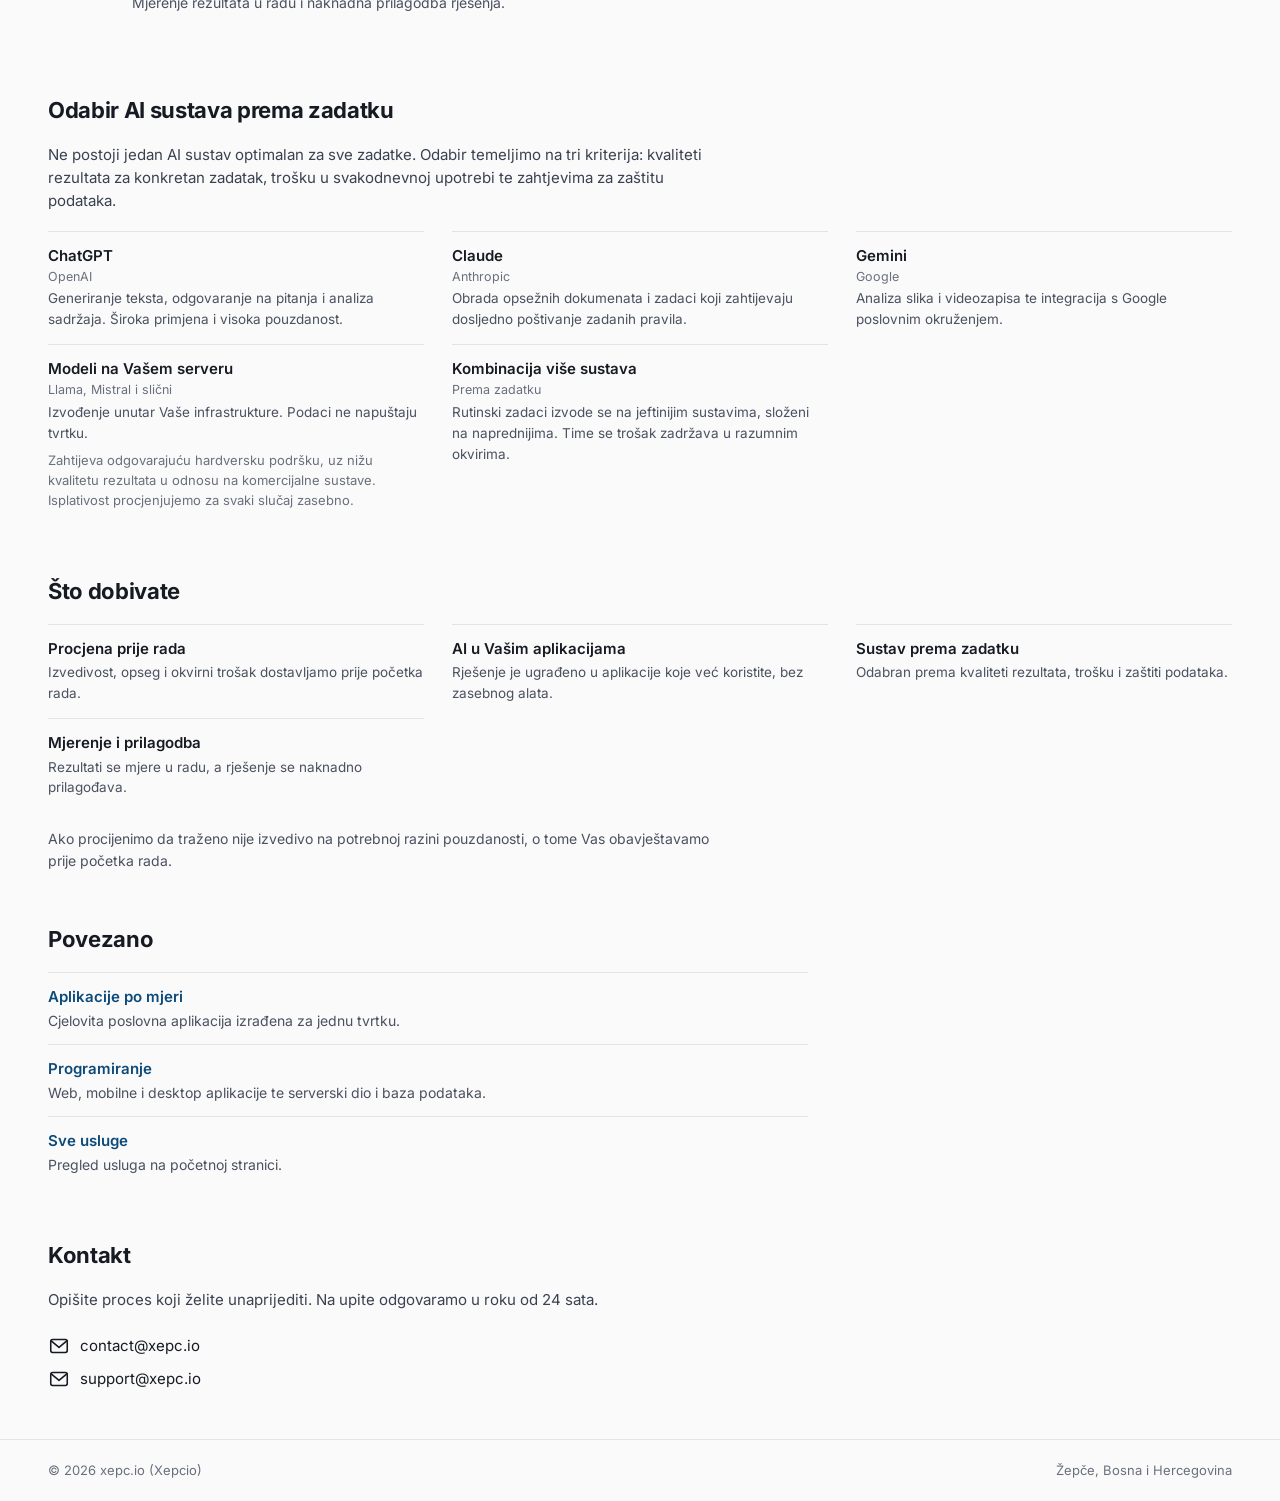
==== commit 8e5247a9: "feat: light-only redesign of the homepage and service pages with SEO Homepage ported from the approv" ====
--- a/ai-rjesenja/index.html
+++ b/ai-rjesenja/index.html
@@ -1,10 +1,10 @@
 <!doctype html>
-<html lang="hr" data-theme="dark">
+<html lang="hr">
 <head>
 <meta charset="utf-8">
 <meta name="viewport" content="width=device-width, initial-scale=1">
-<title>AI rješenja za tvrtke — xepc.io | BiH i Hrvatska</title>
-<meta name="description" content="Integracija AI sustava u poslovne procese: upiti nad vlastitim podacima, obrada dokumenata, interna baza znanja, automatizacija i rad s povjerljivim podacima. Procjena izvedivosti i troška prije početka rada.">
+<title>AI integracija u poslovanje za firme | xepc.io</title>
+<meta name="description" content="Integracija AI-ja u poslovne procese: upiti nad vlastitim podacima, obrada dokumenata, automatizacija. Procjena izvedivosti i troška prije rada.">
 <link rel="canonical" href="https://xepc.io/ai-rjesenja">
 <link rel="alternate" hreflang="hr" href="https://xepc.io/ai-rjesenja">
 <link rel="alternate" hreflang="bs" href="https://xepc.io/ai-rjesenja">
@@ -12,14 +12,24 @@
 <link rel="alternate" hreflang="de" href="https://xepc.io/de/ai-rjesenja">
 <link rel="alternate" hreflang="x-default" href="https://xepc.io/ai-rjesenja">
 <meta name="robots" content="index, follow, max-image-preview:large">
-<meta name="theme-color" content="#0c0f1a" media="(prefers-color-scheme: dark)">
-<meta name="theme-color" content="#ffffff" media="(prefers-color-scheme: light)">
+<meta name="theme-color" content="#ffffff">
 <link rel="icon" href="../assets/favicon.svg" type="image/svg+xml">
+<link rel="icon" href="../assets/icon-32.png" type="image/png" sizes="32x32">
+<link rel="apple-touch-icon" href="../assets/apple-touch-icon.png">
+<link rel="manifest" href="../assets/site.webmanifest">
 <meta property="og:type" content="website">
+<meta property="og:site_name" content="xepc.io">
+<meta property="og:locale" content="hr_HR">
 <meta property="og:url" content="https://xepc.io/ai-rjesenja">
-<meta property="og:title" content="AI rješenja za tvrtke — xepc.io">
-<meta property="og:description" content="Integracija AI sustava u poslovne procese i postojeće aplikacije. Procjena izvedivosti i troška prije početka rada.">
+<meta property="og:title" content="AI integracija u poslovanje za firme | xepc.io">
+<meta property="og:description" content="Integracija AI-ja u poslovne procese: upiti nad vlastitim podacima, obrada dokumenata, automatizacija. Procjena izvedivosti i troška prije rada.">
 <meta property="og:image" content="https://xepc.io/assets/og.png">
+<meta property="og:image:width" content="1200">
+<meta property="og:image:height" content="630">
+<meta name="twitter:card" content="summary_large_image">
+<meta name="twitter:title" content="AI integracija u poslovanje za firme | xepc.io">
+<meta name="twitter:description" content="Integracija AI-ja u poslovne procese: upiti nad vlastitim podacima, obrada dokumenata, automatizacija. Procjena izvedivosti i troška prije rada.">
+<meta name="twitter:image" content="https://xepc.io/assets/og.png">
 <script type="application/ld+json">
 {
   "@context": "https://schema.org",
@@ -27,18 +37,12 @@
     {
       "@type": "Service",
       "@id": "https://xepc.io/ai-rjesenja#service",
-      "name": "AI rješenja",
-      "serviceType": "Integracija AI sustava",
-      "description": "Integracija AI sustava u poslovne procese: upiti nad vlastitim podacima, obrada dokumenata, interna baza znanja, automatizacija i rad s povjerljivim podacima.",
+      "url": "https://xepc.io/ai-rjesenja",
+      "name": "A",
+      "serviceType": "I",
+      "description": " ",
       "provider": {
-        "@type": "ProfessionalService",
-        "name": "xepc.io",
-        "url": "https://xepc.io/",
-        "address": {
-          "@type": "PostalAddress",
-          "addressLocality": "Žepče",
-          "addressCountry": "BA"
-        }
+        "@id": "https://xepc.io/#org"
       },
       "areaServed": [
         {
@@ -72,7 +76,7 @@
         {
           "@type": "ListItem",
           "position": 2,
-          "name": "AI rješenja",
+          "name": "i",
           "item": "https://xepc.io/ai-rjesenja"
         }
       ]
@@ -80,168 +84,75 @@
   ]
 }
 </script>
-<script>
-  (function(){try{var t=localStorage.getItem('xtheme')||(matchMedia('(prefers-color-scheme: light)').matches?'light':'dark');document.documentElement.setAttribute('data-theme',t);}catch(e){}})();
-</script>
-<link rel="stylesheet" href="../assets/landing.css">
+<link rel="preload" href="../assets/fonts/inter-latin-400-normal.woff2" as="font" type="font/woff2" crossorigin>
+<link rel="stylesheet" href="../assets/site.css">
+<link rel="stylesheet" href="../assets/service.css">
 </head>
 <body>
-
-<header class="nav">
-  <div class="wrap nav-in">
-    <a class="logo" href="../" aria-label="xepc.io"><span class="lg-word">xepc</span><span class="lg-dot"></span><span class="lg-box">ıo</span></a>
-    <nav class="nav-links">
-      <a href="../#products" data-i18n="nav_products">Proizvodi</a><a href="../#services" data-i18n="nav_services">Usluge</a><a href="../#about" data-i18n="nav_about">O nama</a>
-    </nav>
-    <div class="nav-right">
-      <div class="lang-dd" id="langDD">
-        <button class="lang-cur" id="langCur" aria-label="Jezik" aria-haspopup="true" aria-expanded="false"><!--langcur--><img class="flag" src="/assets/flags/bhs.webp" alt="" width="20" height="14"><span class="lc">BHS</span><svg class="chev" viewBox="0 0 24 24" fill="none" stroke="currentColor" stroke-width="2.5" stroke-linecap="round"><path d="M6 9l6 6 6-6"/></svg><!--/langcur--></button>
-        <div class="lang-menu">
-          <a class="lang-opt on" data-l="hr" href="/ai-rjesenja"><img class="flag" src="/assets/flags/bhs.webp" alt="" width="20" height="14"><span>BHS</span></a>
-          <a class="lang-opt" data-l="en" href="/en/ai-rjesenja"><img class="flag" src="/assets/flags/en.webp" alt="" width="20" height="14"><span>English</span></a>
-          <a class="lang-opt" data-l="de" href="/de/ai-rjesenja"><img class="flag" src="/assets/flags/de.webp" alt="" width="20" height="14"><span>Deutsch</span></a>
-        </div>
-      </div>
-      <button class="toggle" id="themeBtn" aria-label="Promijeni temu" title="Promijeni temu">
-        <svg class="i-sun" viewBox="0 0 24 24" fill="none" stroke="currentColor" stroke-width="2" stroke-linecap="round"><circle cx="12" cy="12" r="4"/><path d="M12 2v2M12 20v2M4.9 4.9l1.4 1.4M17.7 17.7l1.4 1.4M2 12h2M20 12h2M4.9 19.1l1.4-1.4M17.7 6.3l1.4-1.4"/></svg>
-        <svg class="i-moon" viewBox="0 0 24 24" fill="currentColor"><path d="M21 12.8A9 9 0 1 1 11.2 3a7 7 0 0 0 9.8 9.8Z"/></svg>
-      </button>
-      <a class="btn btn-grad" href="../#contact" data-i18n="nav_contact">Kontaktirajte nas</a>
-    </div>
+<svg width="0" height="0" style="position:absolute" aria-hidden="true"><defs>
+<symbol id="mark" viewBox="0 0 100 100"><rect width="100" height="100" rx="24" fill="#0C4A7A"/><g stroke-width="6" stroke-linecap="round"><line x1="22" y1="27" x2="22" y2="73" stroke="#FFFFFF"/><line x1="30" y1="27" x2="30" y2="73" stroke="#DCEBF8"/><line x1="38" y1="37" x2="38" y2="66" stroke="#A9D2F3"/><line x1="46" y1="47" x2="46" y2="73" stroke="#6AB6F0"/><line x1="54" y1="47" x2="54" y2="73" stroke="#6AB6F0"/><line x1="62" y1="37" x2="62" y2="66" stroke="#A9D2F3"/><line x1="70" y1="27" x2="70" y2="73" stroke="#DCEBF8"/><line x1="78" y1="27" x2="78" y2="73" stroke="#FFFFFF"/></g></symbol>
+<symbol id="i-menu" viewBox="0 0 24 24"><g fill="none" stroke="currentColor" stroke-width="1.8" stroke-linecap="round"><path d="M4 7h16M4 12h16M4 17h16"/></g></symbol>
+<symbol id="i-mail" viewBox="0 0 24 24"><g fill="none" stroke="currentColor" stroke-width="1.7" stroke-linecap="round" stroke-linejoin="round"><rect x="3" y="5" width="18" height="14" rx="2"/><path d="M3.5 6.5l8.5 7 8.5-7"/></g></symbol>
+</defs></svg>
+<header class="v3-nav" id="top">
+  <a class="v3-logo" href="/" data-ll>xepc.io</a>
+  <nav>
+    <a href="/#products" data-ll data-i18n="nav_products">Proizvodi</a><a href="/#services" data-ll data-i18n="nav_services">Usluge</a><a href="/#about" data-ll data-i18n="nav_about">O nama</a><a class="mq" href="https://maqo.xepc.io/"><svg aria-hidden="true"><use href="#mark"/></svg>Maqo</a>
+  </nav>
+  <div class="r">
+    <div class="langs" role="group" aria-label="Jezik"><a class="lang-opt on" data-l="hr" href="/ai-rjesenja" hreflang="hr">BHS</a><span aria-hidden="true">·</span><a class="lang-opt" data-l="en" href="/en/ai-rjesenja" hreflang="en">EN</a><span aria-hidden="true">·</span><a class="lang-opt" data-l="de" href="/de/ai-rjesenja" hreflang="de">DE</a></div>
+    <a class="v3-btn" href="#contact" data-i18n="nav_contact">Kontakt</a>
   </div>
+  <button class="v3-menu" id="menuBtn" type="button" aria-expanded="false"><svg class="mi" aria-hidden="true"><use href="#i-menu"/></svg><span data-i18n="nav_menu">Izbornik</span></button>
 </header>
-
-<div class="wrap crumbs"><a href="../" data-i18n="crumb_home">Početna</a> › <span style="color:var(--text)" data-i18n="crumb_here">AI rješenja</span></div>
-
-<section class="hero">
-  <div class="wrap hero-in">
-    <span class="eyebrow" data-i18n="hero_eyebrow">AI rješenja</span>
-    <h1 data-i18n-html="hero_h1">AI integriran u <span class="gtext">Vaše poslovne procese</span>.</h1>
-    <p class="lead" data-i18n="hero_lead">Različiti AI sustavi imaju različite prednosti. Odabiremo onaj koji odgovara zadatku i integriramo ga u Vaše postojeće aplikacije i podatke. Procjenu izvedivosti i okvirnog troška dostavljamo prije početka rada.</p>
-    <div class="hero-cta">
-      <a class="btn btn-grad" href="../#contact" data-i18n="hero_cta1">Zatražite procjenu →</a>
-      <a class="btn btn-ghost" href="#primjene" data-i18n="hero_cta2">Područja primjene</a>
-    </div>
-  </div>
-</section>
-
-<section class="alt">
-  <div class="wrap">
-    <div class="sec-head">
-      <span class="eyebrow" data-i18n="which_eyebrow">Koje AI koristimo</span>
-      <h2 data-i18n="which_h2">Odabir sustava prema zadatku</h2>
-      <p data-i18n="which_p">Ne postoji jedan AI sustav optimalan za sve zadatke. Odabir temeljimo na tri kriterija: kvaliteti rezultata za konkretan zadatak, trošku u svakodnevnoj upotrebi te zahtjevima za zaštitu podataka.</p>
-    </div>
-    <div class="grid g3">
-      <div class="card">
-        <div class="ic">✦</div>
-        <h3>ChatGPT</h3><span class="by">OpenAI</span>
-        <p data-i18n="s1_d">Generiranje teksta, odgovaranje na pitanja i analiza sadržaja. Široka primjena i visoka pouzdanost.</p>
-      </div>
-      <div class="card">
-        <div class="ic">▤</div>
-        <h3>Claude</h3><span class="by">Anthropic</span>
-        <p data-i18n="s2_d">Obrada opsežnih dokumenata i zadaci koji zahtijevaju dosljedno poštivanje zadanih pravila.</p>
-      </div>
-      <div class="card">
-        <div class="ic">◉</div>
-        <h3>Gemini</h3><span class="by">Google</span>
-        <p data-i18n="s3_d">Analiza slika i videozapisa te integracija s Google poslovnim okruženjem.</p>
-      </div>
-      <div class="card">
-        <div class="ic">◧</div>
-        <h3 data-i18n="s4_t">Modeli na Vašem serveru</h3><span class="by" data-i18n="s4_by">Llama, Mistral i slični</span>
-        <p data-i18n="s4_d">Izvođenje unutar Vaše infrastrukture. Podaci ne napuštaju tvrtku.</p>
-        <p class="cond" data-i18n="s4_c">Zahtijeva odgovarajuću hardversku podršku, uz nižu kvalitetu rezultata u odnosu na komercijalne sustave. Isplativost procjenjujemo za svaki slučaj zasebno.</p>
-      </div>
-      <div class="card">
-        <div class="ic">+</div>
-        <h3 data-i18n="s5_t">Kombinacija više sustava</h3><span class="by" data-i18n="s5_by">Prema zadatku</span>
-        <p data-i18n="s5_d">Rutinski zadaci izvode se na jeftinijim sustavima, složeni na naprednijima. Time se trošak zadržava u razumnim okvirima.</p>
-      </div>
-    </div>
-  </div>
-</section>
-
-<section id="primjene">
-  <div class="wrap">
-    <div class="sec-head">
-      <span class="eyebrow" data-i18n="uses_eyebrow">Područja primjene</span>
-      <h2 data-i18n-html="uses_h2">Primjena uz <span class="gtext">Vaše podatke i sustave</span></h2>
-      <p data-i18n="uses_p">Gotovi alati pokrivaju općenite zadatke poput pisanja tekstova, sažimanja sastanaka ili jednostavne podrške na web stranici. Naš je fokus na rješenjima koja zahtijevaju pristup Vašim podacima i integraciju u Vaše poslovne sustave.</p>
-    </div>
-    <div class="grid g3">
-      <div class="card"><div class="ic">?</div><h3 data-i18n="u1_t">Upiti nad vlastitim podacima</h3><p data-i18n="u1_d">Postavljanje pitanja o poslovnim podacima u prirodnom jeziku, s odgovorima iz Vaše baze.</p></div>
-      <div class="card"><div class="ic">▤</div><h3 data-i18n="u2_t">Obrada dokumenata</h3><p data-i18n="u2_d">Izdvajanje podataka iz računa, ugovora i otpremnica te njihov unos u sustav bez ručnog prepisivanja.</p></div>
-      <div class="card"><div class="ic">◉</div><h3 data-i18n="u3_t">Interna baza znanja</h3><p data-i18n="u3_d">Odgovori na pitanja zaposlenika na temelju internih dokumenata, uputa i procedura.</p></div>
-      <div class="card"><div class="ic">⚙</div><h3 data-i18n="u4_t">Automatizacija procesa</h3><p data-i18n="u4_d">Automatizacija koraka specifičnih za Vaše poslovanje, koje standardni alati ne pokrivaju.</p></div>
-      <div class="card">
-        <div class="ic">◧</div><h3 data-i18n="u5_t">Rad s povjerljivim podacima</h3>
-        <p data-i18n="u5_d">Za podatke koji ne smiju napustiti tvrtku, AI sustav postavlja se unutar Vaše infrastrukture.</p>
-        <p class="cond" data-i18n="u5_c">Zahtijeva odgovarajuću hardversku podršku. Isplativost procjenjujemo unaprijed.</p>
-      </div>
-      <div class="card">
-        <div class="ic">▯</div><h3 data-i18n="u6_t">Analiza poslovanja</h3>
-        <p data-i18n="u6_d">Analiza prodaje, planiranje nabave i uočavanje troškova na temelju povijesnih podataka.</p>
-        <p class="cond" data-i18n="u6_c">Zahtijeva uredne povijesne podatke. U protivnom se prvo rješava priprema podataka.</p>
-      </div>
-      <div class="card"><div class="ic">+</div><h3 data-i18n="u7_t">Specifični zahtjevi</h3><p data-i18n="u7_d">Procesi za koje ne postoji gotovo rješenje. Izvedivost procjenjujemo na temelju Vašeg opisa.</p></div>
-    </div>
-  </div>
-</section>
-
-<section class="alt">
-  <div class="wrap">
-    <div class="sec-head">
-      <span class="eyebrow" data-i18n="steps_eyebrow">Postupak</span>
-      <h2 data-i18n="steps_h2">Način rada</h2>
-    </div>
-    <div class="steps">
-      <div class="step"><h3 data-i18n="st1_t">Analiza procesa</h3><p data-i18n="st1_d">Pregled postojećeg procesa i utvrđivanje mjesta na kojima se gubi najviše vremena.</p></div>
-      <div class="step"><h3 data-i18n="st2_t">Odabir sustava</h3><p data-i18n="st2_d">Odabir AI sustava prema kvaliteti rezultata, trošku i zahtjevima za zaštitu podataka.</p></div>
-      <div class="step"><h3 data-i18n="st3_t">Integracija</h3><p data-i18n="st3_d">Ugradnja u postojeće aplikacije, bez uvođenja zasebnog alata.</p></div>
-      <div class="step"><h3 data-i18n="st4_t">Praćenje i prilagodba</h3><p data-i18n="st4_d">Mjerenje rezultata u radu i naknadna prilagodba rješenja.</p></div>
-    </div>
-    <div style="margin-top:2.2rem">
-      <p class="note" data-i18n-html="note"><strong>Napomena.</strong> Ako se zadatak može riješiti jednostavnijim programskim rješenjem ili prilagodbom postojećih izvještaja, predložit ćemo to umjesto AI sustava. Ako procijenimo da traženo nije izvedivo na potrebnoj razini pouzdanosti, o tome Vas obavještavamo prije početka rada.</p>
-    </div>
-  </div>
-</section>
-
-<section>
-  <div class="wrap cta">
-    <span class="eyebrow" data-i18n="cta_eyebrow">Sljedeći korak</span>
-    <h2 data-i18n="cta_h2">Procjena za Vaš proces</h2>
-    <p data-i18n="cta_p">Opišite proces koji želite unaprijediti. Dostavljamo procjenu izvedivosti, opsega i okvirnog troška.</p>
-    <a class="btn btn-grad" href="../#contact" data-i18n="cta_btn">Kontaktirajte nas →</a>
-  </div>
-</section>
-
-<footer>
-  <div class="wrap foot-in">
-    <a class="logo" href="../" aria-label="xepc.io"><span class="lg-word">xepc</span><span class="lg-dot"></span><span class="lg-box">ıo</span></a>
-    <div class="foot-links">
-      <a href="../#products" data-i18n="nav_products">Proizvodi</a><a href="../#services" data-i18n="nav_services">Usluge</a><a href="../#about" data-i18n="nav_about">O nama</a>
-      <a href="mailto:contact@xepc.io">contact@xepc.io</a><a href="mailto:support@xepc.io">support@xepc.io</a>
-    </div>
-    <div class="foot-social">
-      <a href="https://www.linkedin.com/company/135266620" target="_blank" rel="noopener" aria-label="LinkedIn"><svg viewBox="0 0 24 24" fill="currentColor"><path d="M20.45 20.45h-3.55v-5.57c0-1.33-.03-3.04-1.85-3.04-1.86 0-2.14 1.45-2.14 2.94v5.67H9.35V9h3.41v1.56h.05c.47-.9 1.63-1.85 3.36-1.85 3.6 0 4.27 2.37 4.27 5.45v6.29ZM5.34 7.43a2.06 2.06 0 1 1 0-4.12 2.06 2.06 0 0 1 0 4.12ZM7.12 20.45H3.56V9h3.56v11.45ZM22.22 0H1.77C.79 0 0 .77 0 1.72v20.55C0 23.23.79 24 1.77 24h20.45c.98 0 1.78-.77 1.78-1.73V1.72C24 .77 23.2 0 22.22 0Z"/></svg></a>
-      <a href="https://www.facebook.com/profile.php?id=61591815514296" target="_blank" rel="noopener" aria-label="Facebook"><svg viewBox="0 0 24 24" fill="currentColor"><path d="M24 12.07C24 5.4 18.63 0 12 0S0 5.4 0 12.07c0 6.03 4.39 11.03 10.13 11.93v-8.44H7.08v-3.49h3.05V9.41c0-3.02 1.79-4.7 4.53-4.7 1.31 0 2.68.24 2.68.24v2.97h-1.51c-1.49 0-1.96.93-1.96 1.89v2.26h3.33l-.53 3.49h-2.8V24C19.61 23.1 24 18.1 24 12.07Z"/></svg></a>
-    </div>
-    <span style="font-size:.85rem;color:var(--muted)" data-i18n="foot_copy">© 2026 xepc.io (Xepcio) · Žepče, BiH</span>
-  </div>
-</footer>
-
+<main>
+<nav class="sb-crumb"><a href="/" data-ll data-i18n="crumb_home">Početna</a><span aria-hidden="true">/</span><span data-i18n="crumb_here">AI rješenja</span></nav>
+  <section class="v3-hero">
+    <h1 data-i18n="hero_h1">AI integracija u poslovne procese Vaše firme</h1>
+    <p data-i18n="hero_p">AI sustav odabiremo prema zadatku i ugrađujemo ga u Vaše postojeće aplikacije i podatke. Procjenu izvedivosti i okvirnog troška dostavljamo prije početka rada.</p>
+    <div class="sb-btns"><a class="v3-btn a" href="#contact" data-i18n="hero_btn1">Zatražite procjenu</a><a class="v3-btn o" href="#uses" data-i18n="hero_btn2">Područja primjene</a></div>
+  </section>
+  <section class="v3-s" id="uses">
+    <h2 data-i18n="uses_h2">Primjena AI-ja u poslovanju</h2>
+    <p class="sb-lead" data-i18n="uses_p">Gotovi alati pokrivaju općenite zadatke poput pisanja tekstova, sažimanja sastanaka ili jednostavne podrške na web stranici. Mi radimo ondje gdje AI treba pristup Vašim podacima i mora biti dio Vaših poslovnih sustava.</p>
+    <div class="sb-grid"><div><h3 data-i18n="u1_t">Upiti nad vlastitim podacima</h3><p data-i18n="u1_d">Postavljanje pitanja o poslovnim podacima u prirodnom jeziku, s odgovorima iz Vaše baze.</p></div><div><h3 data-i18n="u2_t">Obrada dokumenata</h3><p data-i18n="u2_d">Izdvajanje podataka iz računa, ugovora i otpremnica te njihov unos u sustav bez ručnog prepisivanja.</p></div><div><h3 data-i18n="u3_t">Interna baza znanja</h3><p data-i18n="u3_d">Odgovori na pitanja zaposlenika na temelju internih dokumenata, uputa i procedura.</p></div><div><h3 data-i18n="u4_t">Automatizacija procesa</h3><p data-i18n="u4_d">Automatizacija koraka specifičnih za Vaše poslovanje, koje standardni alati ne pokrivaju.</p></div><div><h3 data-i18n="u5_t">Rad s povjerljivim podacima</h3><p data-i18n="u5_d">Za podatke koji ne smiju napustiti tvrtku, AI sustav postavlja se unutar Vaše infrastrukture.</p><p class="cond" data-i18n="u5_c">Zahtijeva odgovarajuću hardversku podršku. Isplativost procjenjujemo unaprijed.</p></div><div><h3 data-i18n="u6_t">Analiza poslovanja</h3><p data-i18n="u6_d">Analiza prodaje, planiranje nabave i uočavanje troškova na temelju povijesnih podataka.</p><p class="cond" data-i18n="u6_c">Zahtijeva uredne povijesne podatke. U protivnom se prvo rješava priprema podataka.</p></div><div><h3 data-i18n="u7_t">Specifični zahtjevi</h3><p data-i18n="u7_d">Procesi za koje ne postoji gotovo rješenje. Izvedivost procjenjujemo na temelju Vašeg opisa.</p></div></div>
+  </section>
+  <section class="v3-s">
+    <h2 data-i18n="who_h2">AI automatizacija za firme</h2>
+    <p class="sb-lead" data-i18n="who_p1">Za firme koje imaju podatke, dokumente ili ponavljajuće korake u poslu i žele AI u svojim postojećim aplikacijama, a ne još jedan zasebni alat.</p>
+    <p class="sb-lead" data-i18n="who_p2">Ako se zadatak može riješiti jednostavnijim programskim rješenjem ili prilagodbom postojećih izvještaja, predložit ćemo to umjesto AI sustava.</p>
+  </section>
+  <section class="v3-s">
+    <h2 data-i18n="how_h2">Kako teče uvođenje</h2>
+    <ol class="sb-steps"><li><h3 data-i18n="st1_t">Razgovor i procjena</h3><p data-i18n="st1_d">Opišete proces koji želite unaprijediti. Dostavljamo procjenu izvedivosti, opsega i okvirnog troška.</p></li><li><h3 data-i18n="st2_t">Analiza procesa</h3><p data-i18n="st2_d">Pregled postojećeg procesa i utvrđivanje mjesta na kojima se gubi najviše vremena.</p></li><li><h3 data-i18n="st3_t">Odabir sustava</h3><p data-i18n="st3_d">Odabir AI sustava prema kvaliteti rezultata, trošku i zahtjevima za zaštitu podataka.</p></li><li><h3 data-i18n="st4_t">Integracija</h3><p data-i18n="st4_d">Ugradnja u postojeće aplikacije, bez uvođenja zasebnog alata.</p></li><li><h3 data-i18n="st5_t">Praćenje i prilagodba</h3><p data-i18n="st5_d">Mjerenje rezultata u radu i naknadna prilagodba rješenja.</p></li></ol>
+  </section>
+  <section class="v3-s">
+    <h2 data-i18n="which_h2">Odabir AI sustava prema zadatku</h2>
+    <p class="sb-lead" data-i18n="which_p">Ne postoji jedan AI sustav optimalan za sve zadatke. Odabir temeljimo na tri kriterija: kvaliteti rezultata za konkretan zadatak, trošku u svakodnevnoj upotrebi te zahtjevima za zaštitu podataka.</p>
+    <div class="sb-grid"><div><h3 data-i18n="s1_t">ChatGPT</h3><span class="by" data-i18n="s1_by">OpenAI</span><p data-i18n="s1_d">Generiranje teksta, odgovaranje na pitanja i analiza sadržaja. Široka primjena i visoka pouzdanost.</p></div><div><h3 data-i18n="s2_t">Claude</h3><span class="by" data-i18n="s2_by">Anthropic</span><p data-i18n="s2_d">Obrada opsežnih dokumenata i zadaci koji zahtijevaju dosljedno poštivanje zadanih pravila.</p></div><div><h3 data-i18n="s3_t">Gemini</h3><span class="by" data-i18n="s3_by">Google</span><p data-i18n="s3_d">Analiza slika i videozapisa te integracija s Google poslovnim okruženjem.</p></div><div><h3 data-i18n="s4_t">Modeli na Vašem serveru</h3><span class="by" data-i18n="s4_by">Llama, Mistral i slični</span><p data-i18n="s4_d">Izvođenje unutar Vaše infrastrukture. Podaci ne napuštaju tvrtku.</p><p class="cond" data-i18n="s4_c">Zahtijeva odgovarajuću hardversku podršku, uz nižu kvalitetu rezultata u odnosu na komercijalne sustave. Isplativost procjenjujemo za svaki slučaj zasebno.</p></div><div><h3 data-i18n="s5_t">Kombinacija više sustava</h3><span class="by" data-i18n="s5_by">Prema zadatku</span><p data-i18n="s5_d">Rutinski zadaci izvode se na jeftinijim sustavima, složeni na naprednijima. Time se trošak zadržava u razumnim okvirima.</p></div></div>
+  </section>
+  <section class="v3-s">
+    <h2 data-i18n="get_h2">Što dobivate</h2>
+    <div class="sb-grid"><div><h3 data-i18n="g1_t">Procjena prije rada</h3><p data-i18n="g1_d">Izvedivost, opseg i okvirni trošak dostavljamo prije početka rada.</p></div><div><h3 data-i18n="g2_t">AI u Vašim aplikacijama</h3><p data-i18n="g2_d">Rješenje je ugrađeno u aplikacije koje već koristite, bez zasebnog alata.</p></div><div><h3 data-i18n="g3_t">Sustav prema zadatku</h3><p data-i18n="g3_d">Odabran prema kvaliteti rezultata, trošku i zaštiti podataka.</p></div><div><h3 data-i18n="g4_t">Mjerenje i prilagodba</h3><p data-i18n="g4_d">Rezultati se mjere u radu, a rješenje se naknadno prilagođava.</p></div></div>
+    <p class="sb-note" data-i18n="get_note">Ako procijenimo da traženo nije izvedivo na potrebnoj razini pouzdanosti, o tome Vas obavještavamo prije početka rada.</p>
+  </section>
+  <section class="v3-s">
+    <h2 data-i18n="rel_h2">Povezano</h2>
+    <ul class="sb-links"><li><a href="/izrada-aplikacija-po-mjeri" data-ll data-i18n="rel_custom_t">Aplikacije po mjeri</a><p data-i18n="rel_custom_d">Cjelovita poslovna aplikacija izrađena za jednu tvrtku.</p></li><li><a href="/programiranje" data-ll data-i18n="rel_prog_t">Programiranje</a><p data-i18n="rel_prog_d">Web, mobilne i desktop aplikacije te serverski dio i baza podataka.</p></li><li><a href="/#services" data-ll data-i18n="rel_all_t">Sve usluge</a><p data-i18n="rel_all_d">Pregled usluga na početnoj stranici.</p></li></ul>
+  </section>
+  <section class="v3-s sb-contact sb-last" id="contact">
+    <h2 data-i18n="contact_h2">Kontakt</h2>
+    <p class="sb-lead" data-i18n="contact_p">Opišite proces koji želite unaprijediti. Na upite odgovaramo u roku od 24 sata.</p>
+    <ul><li><svg class="mi" aria-hidden="true"><use href="#i-mail"/></svg><a class="nw" href="mailto:contact@xepc.io">contact@xepc.io</a></li><li><svg class="mi" aria-hidden="true"><use href="#i-mail"/></svg><a class="nw" href="mailto:support@xepc.io">support@xepc.io</a></li></ul>
+  </section>
+</main>
+<footer class="v3-foot"><span>© 2026 xepc.io (Xepcio)</span><span data-i18n="foot_loc">Žepče, Bosna i Hercegovina</span></footer>
 <script>
-  var el=document.documentElement;
-  document.getElementById('themeBtn').addEventListener('click',function(){
-    var t=el.getAttribute('data-theme')==='light'?'dark':'light';
-    el.setAttribute('data-theme',t);try{localStorage.setItem('xtheme',t)}catch(e){}
-  });
-
-  var langDD=document.getElementById('langDD'),langCur=document.getElementById('langCur');
-  langCur.addEventListener('click',function(e){e.stopPropagation();var o=langDD.classList.toggle('open');langCur.setAttribute('aria-expanded',o?'true':'false');});
-  document.addEventListener('click',function(){langDD.classList.remove('open');langCur.setAttribute('aria-expanded','false');});
+(function(){
+  var h=document.getElementById('top'),b=document.getElementById('menuBtn');
+  b.addEventListener('click',function(){var o=h.classList.toggle('open');b.setAttribute('aria-expanded',o?'true':'false');});
+  h.addEventListener('click',function(e){if(e.target.closest('nav a, .v3-btn')){h.classList.remove('open');b.setAttribute('aria-expanded','false');}});
+})();
 </script>
 <!-- Cloudflare Web Analytics --><script defer src="https://static.cloudflareinsights.com/beacon.min.js" data-cf-beacon='{"token": "db31a748cdc54001bd8d1a26a28076dd"}'></script>
 </body>
--- a/assets/site.css
+++ b/assets/site.css
@@ -0,0 +1,89 @@
+/* Inter 5.2.8 (@fontsource/inter, OFL), self-hosted. Weights 400/600/700, latin + latin-ext (covers č ć đ š ž). */
+@font-face{font-family:Inter;font-style:normal;font-display:swap;font-weight:400;src:url(fonts/inter-latin-ext-400-normal.woff2) format("woff2");unicode-range:U+0100-02BA,U+02BD-02C5,U+02C7-02CC,U+02CE-02D7,U+02DD-02FF,U+0304,U+0308,U+0329,U+1D00-1DBF,U+1E00-1E9F,U+1EF2-1EFF,U+2020,U+20A0-20AB,U+20AD-20C0,U+2113,U+2C60-2C7F,U+A720-A7FF}
+@font-face{font-family:Inter;font-style:normal;font-display:swap;font-weight:600;src:url(fonts/inter-latin-ext-600-normal.woff2) format("woff2");unicode-range:U+0100-02BA,U+02BD-02C5,U+02C7-02CC,U+02CE-02D7,U+02DD-02FF,U+0304,U+0308,U+0329,U+1D00-1DBF,U+1E00-1E9F,U+1EF2-1EFF,U+2020,U+20A0-20AB,U+20AD-20C0,U+2113,U+2C60-2C7F,U+A720-A7FF}
+@font-face{font-family:Inter;font-style:normal;font-display:swap;font-weight:700;src:url(fonts/inter-latin-ext-700-normal.woff2) format("woff2");unicode-range:U+0100-02BA,U+02BD-02C5,U+02C7-02CC,U+02CE-02D7,U+02DD-02FF,U+0304,U+0308,U+0329,U+1D00-1DBF,U+1E00-1E9F,U+1EF2-1EFF,U+2020,U+20A0-20AB,U+20AD-20C0,U+2113,U+2C60-2C7F,U+A720-A7FF}
+@font-face{font-family:Inter;font-style:normal;font-display:swap;font-weight:400;src:url(fonts/inter-latin-400-normal.woff2) format("woff2");unicode-range:U+0000-00FF,U+0131,U+0152-0153,U+02BB-02BC,U+02C6,U+02DA,U+02DC,U+0304,U+0308,U+0329,U+2000-206F,U+20AC,U+2122,U+2191,U+2193,U+2212,U+2215,U+FEFF,U+FFFD}
+@font-face{font-family:Inter;font-style:normal;font-display:swap;font-weight:600;src:url(fonts/inter-latin-600-normal.woff2) format("woff2");unicode-range:U+0000-00FF,U+0131,U+0152-0153,U+02BB-02BC,U+02C6,U+02DA,U+02DC,U+0304,U+0308,U+0329,U+2000-206F,U+20AC,U+2122,U+2191,U+2193,U+2212,U+2215,U+FEFF,U+FFFD}
+@font-face{font-family:Inter;font-style:normal;font-display:swap;font-weight:700;src:url(fonts/inter-latin-700-normal.woff2) format("woff2");unicode-range:U+0000-00FF,U+0131,U+0152-0153,U+02BB-02BC,U+02C6,U+02DA,U+02DC,U+0304,U+0308,U+0329,U+2000-206F,U+20AC,U+2122,U+2191,U+2193,U+2212,U+2215,U+FEFF,U+FFFD}
+
+:root{--a:#0C4A7A}
+*{box-sizing:border-box;min-width:0}
+html{-webkit-text-size-adjust:100%}
+body{margin:0;background:#fafafa;color:#161a22;font-family:Inter,system-ui,-apple-system,"Segoe UI",Roboto,sans-serif;font-size:15px;line-height:1.55}
+a{color:inherit;text-decoration:none}
+a,button,h3,.nw{white-space:nowrap;overflow:hidden;text-overflow:ellipsis}
+h1,h2,p{margin:0}
+ul{margin:0;padding:0;list-style:none}
+button{font:inherit;color:inherit;background:none;border:0;padding:0;cursor:pointer}
+svg.mi{width:22px;height:22px;flex:none}
+:focus-visible{outline:2px solid var(--a);outline-offset:2px}
+
+.v3-nav{display:flex;align-items:center;gap:28px;padding:18px 48px;background:#fff;border-bottom:1px solid #e4e6ea}
+.v3-logo{font-weight:700;font-size:19px;letter-spacing:-.02em}
+.v3-nav nav{display:flex;gap:22px;font-size:14px;color:#3a4150}
+.v3-nav nav .mq{display:inline-flex;align-items:center;gap:7px;color:var(--a);font-weight:600}
+.v3-nav nav .mq svg{width:18px;height:18px;border-radius:5px;flex:none}
+.v3-nav .r{margin-left:auto;display:flex;gap:18px;align-items:center;font-size:13px;color:#69707d}
+.v3-nav .langs{display:flex;gap:6px;align-items:center}
+.v3-nav .lang-opt:hover{color:#161a22}
+.v3-nav .lang-opt.on{color:#161a22;font-weight:600}
+.v3-btn{display:inline-flex;align-items:center;gap:8px;background:#161a22;color:#fff;padding:10px 18px;font-size:14px;font-weight:600;border-radius:6px}
+.v3-btn.a{background:var(--a)}
+.v3-btn.o{background:#fff;color:#161a22;border:1px solid #c9cdd4}
+.v3-menu{display:none;align-items:center;gap:8px;font-size:14px;margin-left:auto}
+.v3-hero{padding:56px 48px 28px;max-width:860px}
+.v3-hero h1{font-size:38px;line-height:1.15;font-weight:700;letter-spacing:-.025em}
+.v3-hero p{margin-top:14px;color:#4a5160;font-size:16.5px;max-width:620px}
+.v3-flag{margin:24px 48px 0;background:#fff;border:1px solid #dfe2e7;border-radius:14px;display:grid;grid-template-columns:minmax(0,1fr) minmax(0,1.15fr);gap:36px;padding:34px;align-items:center}
+.v3-flag .hd{display:flex;align-items:center;gap:12px}
+.v3-flag .hd svg{width:40px;height:40px;border-radius:10px;flex:none}
+.v3-flag h2{font-size:28px;font-weight:700;letter-spacing:-.02em}
+.v3-flag .pill{margin-left:6px;font-size:12px;border:1px solid #c9cdd4;border-radius:999px;padding:2px 10px;color:#4a5160;white-space:nowrap}
+.v3-flag p{margin-top:12px;color:#3a4150}
+.v3-flag ul{margin-top:14px}
+.v3-flag li{display:flex;gap:10px;padding:5px 0;font-size:14px;color:#2b3140;align-items:center}
+.v3-flag li i{width:6px;height:6px;border-radius:50%;background:var(--a);flex:none}
+.v3-flag .btns{display:flex;gap:10px;margin-top:20px;flex-wrap:wrap}
+.v3-win{border:1px solid #cfd5de;border-radius:10px;overflow:hidden;background:#fff;box-shadow:0 14px 30px -20px rgba(12,74,122,.5)}
+.v3-win .bar{height:26px;background:#eef1f5;display:flex;align-items:center;gap:6px;padding:0 10px;font-size:11px;color:#69707d}
+.v3-win .bar i{width:8px;height:8px;border-radius:50%;background:#cfd5de;flex:none}
+.v3-win .bar span{margin-left:8px;white-space:nowrap;overflow:hidden;text-overflow:ellipsis}
+.v3-win .bd{display:grid;grid-template-columns:128px minmax(0,1fr);height:230px}
+.v3-win .sb{background:var(--a);padding:12px 10px;display:flex;flex-direction:column;gap:3px}
+.v3-win .sb span{font-size:12px;color:#DCEBF8;padding:5px 8px;border-radius:5px;white-space:nowrap;overflow:hidden;text-overflow:ellipsis}
+.v3-win .sb span.on{background:rgba(255,255,255,.16);color:#fff}
+.v3-win .mn{padding:14px;display:flex;flex-direction:column;gap:9px}
+.v3-win .mn .t{height:12px;width:40%;background:#d8dee8;border-radius:3px}
+.v3-win .mn .r{display:grid;grid-template-columns:2fr 1fr 1fr 1fr;gap:10px}
+.v3-win .mn .r s{display:block;height:9px;background:#e8ecf2;border-radius:3px}
+.v3-win .mn .r.h s{background:#d0d7e2}
+.v3-s{padding:46px 48px 4px}
+.v3-s>h2{font-size:22px;font-weight:700;letter-spacing:-.015em;margin-bottom:16px}
+.v3-more{display:grid;grid-template-columns:repeat(2,minmax(0,1fr));gap:0 40px}
+.v3-more li{display:grid;grid-template-columns:minmax(0,1fr) auto;gap:2px 14px;padding:12px 0;border-top:1px solid #e1e4e9}
+.v3-more b{font-weight:600}
+.v3-more span{font-size:13px;color:#69707d;white-space:nowrap}
+.v3-more em{font-style:normal;grid-column:1/-1;font-size:14px;color:#4a5160}
+.v3-svc{display:grid;grid-template-columns:repeat(4,minmax(0,1fr));gap:0 28px}
+.v3-svc>*{display:block;padding:12px 0;border-top:1px solid #e1e4e9;color:inherit;text-decoration:none;white-space:normal;overflow:visible}
+.v3-svc a:hover h3,.v3-svc a:focus-visible h3{text-decoration:underline;text-underline-offset:3px}
+.v3-svc h3{font-size:15px;font-weight:600;margin:0}
+.v3-svc p{font-size:13.5px;color:#4a5160;margin-top:2px}
+.v3-two{display:grid;grid-template-columns:repeat(2,minmax(0,1fr));gap:40px;padding:46px 48px 40px}
+.v3-two h2{font-size:22px;font-weight:700;letter-spacing:-.015em;margin-bottom:10px}
+.v3-two p{color:#3a4150}.v3-two p+p{margin-top:10px}
+.v3-two ul{margin-top:8px}
+.v3-two ul li{display:flex;gap:10px;align-items:center;padding:5px 0}
+.v3-foot{padding:20px 48px;border-top:1px solid #e1e4e9;font-size:13px;color:#69707d;display:flex;justify-content:space-between;gap:16px}
+
+@media (max-width:900px){.v3-svc{grid-template-columns:repeat(2,minmax(0,1fr))}}
+@media (max-width:640px){
+ .v3-nav{padding:14px 16px;flex-wrap:wrap}.v3-nav nav,.v3-nav .r{display:none}.v3-menu{display:inline-flex}
+ .v3-nav.open nav{display:flex;flex-direction:column;gap:14px;order:3;width:100%;padding-top:14px}
+ .v3-nav.open .r{display:flex;order:4;width:100%;justify-content:space-between;padding-top:14px}
+ .v3-hero{padding:30px 16px 6px}.v3-hero h1{font-size:28px}
+ .v3-flag{margin:20px 16px 0;grid-template-columns:minmax(0,1fr);padding:20px 16px;gap:22px}
+ .v3-win .bd{grid-template-columns:112px minmax(0,1fr);height:190px}
+ .v3-s{padding:32px 16px 4px}.v3-more,.v3-svc{grid-template-columns:minmax(0,1fr)}
+ .v3-two{grid-template-columns:minmax(0,1fr);padding:32px 16px 28px;gap:28px}.v3-foot{padding:16px;flex-direction:column;gap:2px}
+}
--- a/assets/service.css
+++ b/assets/service.css
@@ -0,0 +1,60 @@
+/* W2b */
+.sb-crumb{display:flex;gap:8px;align-items:center;padding:20px 48px 0;font-size:13px;color:#69707d}
+.sb-crumb a:hover{color:#161a22}
+.sb-crumb+.v3-hero{padding-top:22px}
+.sb-btns{display:flex;gap:10px;margin-top:22px;flex-wrap:wrap}
+.sb-lead{max-width:680px;color:#3a4150;margin-bottom:18px}
+.sb-lead+.sb-lead{margin-top:-6px}
+.sb-grid{display:grid;grid-template-columns:repeat(3,minmax(0,1fr));gap:0 28px}
+.sb-grid>div{padding:12px 0 14px;border-top:1px solid #e1e4e9}
+.sb-grid h3{font-size:15px;font-weight:600;margin:0}
+.sb-grid p{font-size:13.5px;color:#4a5160;margin-top:2px}
+.sb-grid .by{display:block;font-size:12.5px;color:#69707d;white-space:nowrap;overflow:hidden;text-overflow:ellipsis}
+.sb-grid .cond{color:#69707d;font-size:13px;margin-top:6px}
+.sb-note{max-width:680px;margin-top:16px;font-size:14px;color:#4a5160}
+.sb-steps{counter-reset:sb;max-width:760px}
+.sb-steps li{counter-increment:sb;display:grid;grid-template-columns:32px minmax(0,1fr);gap:0 12px;padding:14px 0;border-top:1px solid #e1e4e9}
+.sb-steps li::before{content:counter(sb);grid-row:1/3;font-weight:600;color:var(--a)}
+.sb-steps h3{font-size:15px;font-weight:600;margin:0}
+.sb-steps p{font-size:14px;color:#4a5160;margin-top:2px}
+.sb-links{max-width:760px}
+.sb-links li{padding:12px 0;border-top:1px solid #e1e4e9}
+.sb-links a{display:block;font-weight:600;color:var(--a)}
+.sb-links a:hover{text-decoration:underline}
+.sb-links p{font-size:14px;color:#4a5160;margin-top:2px}
+.sb-contact ul{margin-top:10px}
+.sb-contact li{display:flex;gap:10px;align-items:center;padding:5px 0}
+.v3-s.sb-last{padding-bottom:44px}
+@media (max-width:1000px){.sb-grid{grid-template-columns:repeat(2,minmax(0,1fr))}}
+@media (max-width:700px){.sb-grid{grid-template-columns:minmax(0,1fr)}}
+@media (max-width:640px){.sb-crumb{padding:16px 16px 0}.sb-crumb+.v3-hero{padding-top:16px}.v3-s.sb-last{padding-bottom:32px}}
+
+/* W2a */
+.sv-crumb{display:flex;gap:8px;align-items:center;padding:20px 48px 0;font-size:13px;color:#69707d}
+.sv-crumb a:hover{color:#161a22}
+.sv-crumb span:last-child{color:#161a22}
+.sv-hero{padding-top:22px}
+.sv-hero .btns{display:flex;gap:10px;margin-top:22px;flex-wrap:wrap}
+.sv-intro{max-width:680px;color:#3a4150;margin:-6px 0 16px}
+.sv-grid{display:grid;grid-template-columns:repeat(3,minmax(0,1fr));gap:0 36px}
+.sv-grid.c2{grid-template-columns:repeat(2,minmax(0,1fr))}
+.sv-grid>div{padding:14px 0 16px;border-top:1px solid #e1e4e9}
+.sv-grid h3,.sv-steps h3{font-size:15px;font-weight:600;margin:0}
+.sv-grid p,.sv-steps p{font-size:14px;color:#4a5160;margin-top:3px}
+.sv-steps{display:grid;grid-template-columns:repeat(2,minmax(0,1fr));gap:0 40px}
+.sv-steps li{display:grid;grid-template-columns:28px minmax(0,1fr);gap:0 12px;padding:14px 0 16px;border-top:1px solid #e1e4e9}
+.sv-steps .n{grid-row:1/3;font-weight:700;color:var(--a)}
+.sv-list{max-width:760px}
+.sv-list li{display:flex;gap:12px;align-items:flex-start;padding:6px 0;color:#2b3140}
+.sv-list li i{width:6px;height:6px;border-radius:50%;background:var(--a);flex:none;margin-top:.62em}
+.sv-rel a{font-weight:600;color:var(--a)}
+.sv-rel a:hover{text-decoration:underline}
+.sv-two{padding-top:42px}
+.sv-two p{max-width:560px}
+@media (max-width:900px){.sv-grid{grid-template-columns:repeat(2,minmax(0,1fr))}}
+@media (max-width:640px){
+ .sv-crumb{padding:16px 16px 0}.sv-hero{padding-top:14px}
+ .sv-grid,.sv-grid.c2,.sv-steps{grid-template-columns:minmax(0,1fr)}
+ .sv-two{padding-top:32px}
+}
+.sv-steps{list-style:none;margin:0;padding:0}
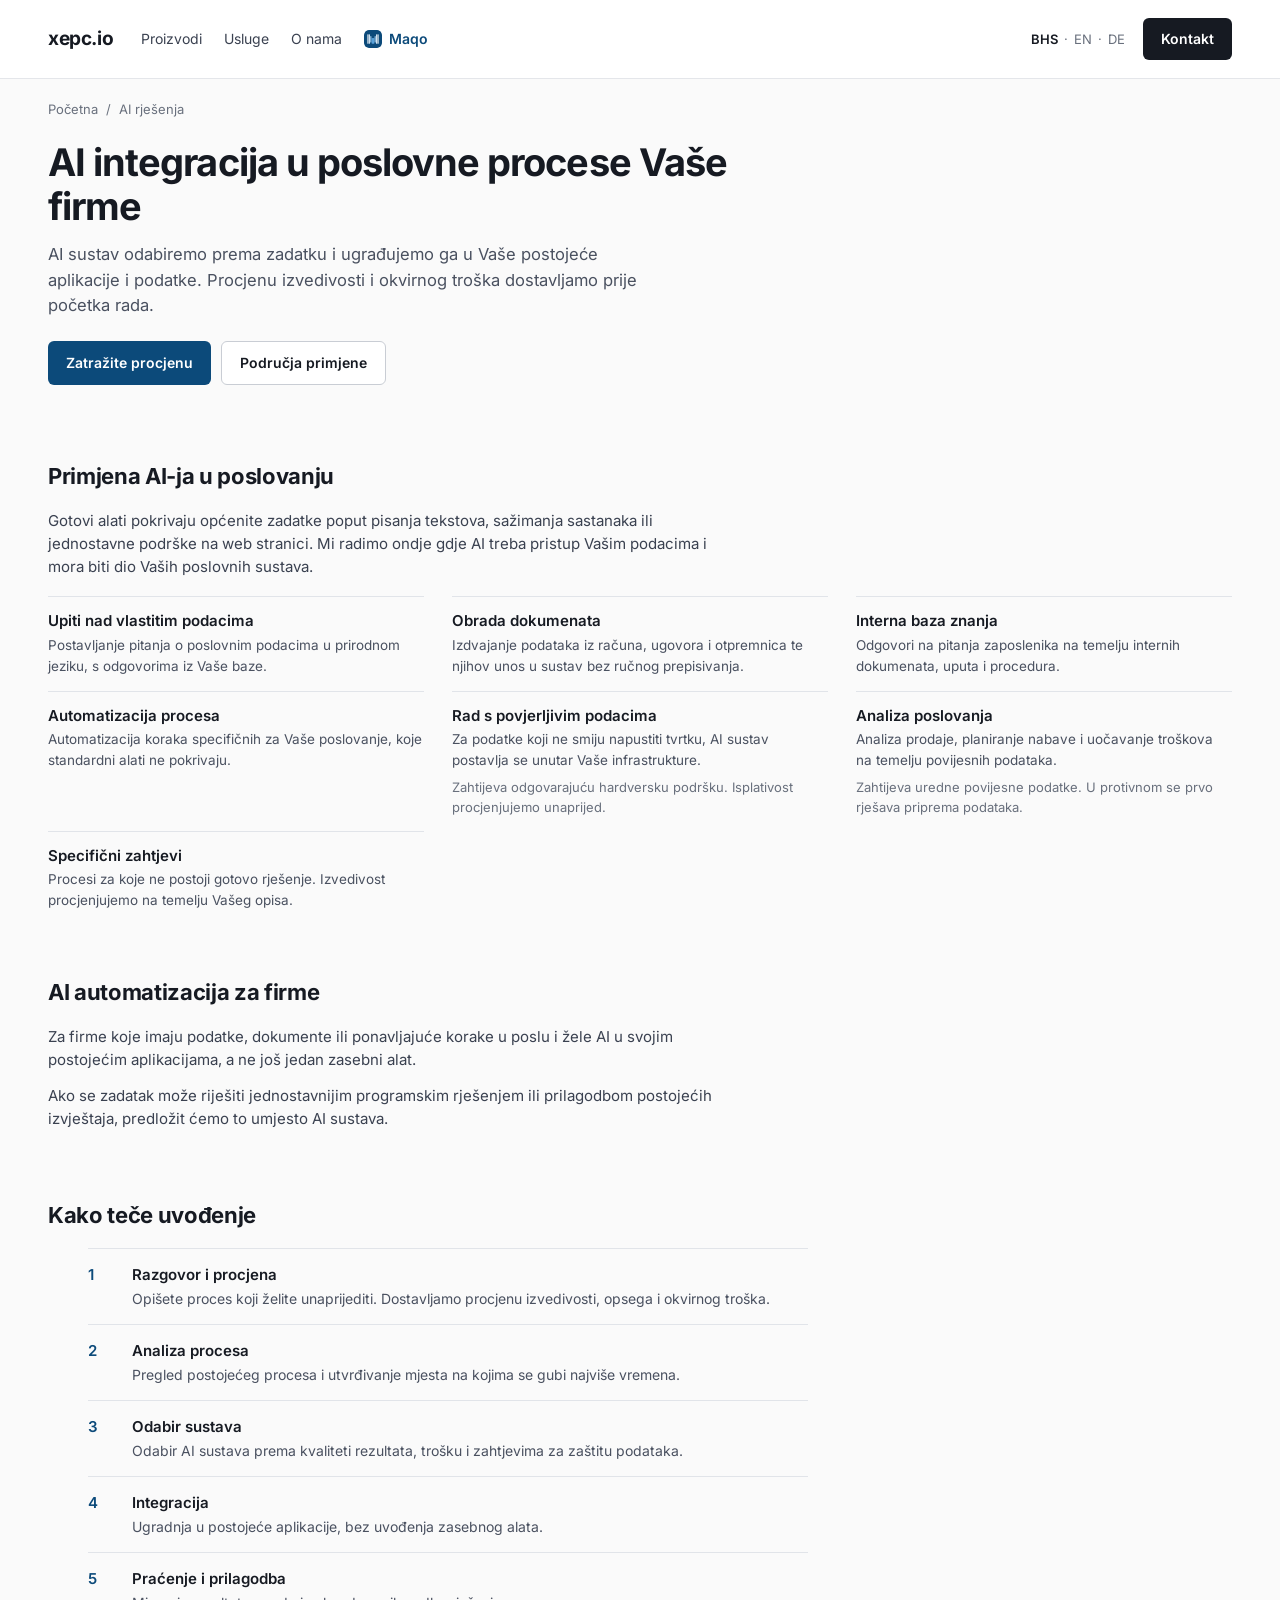
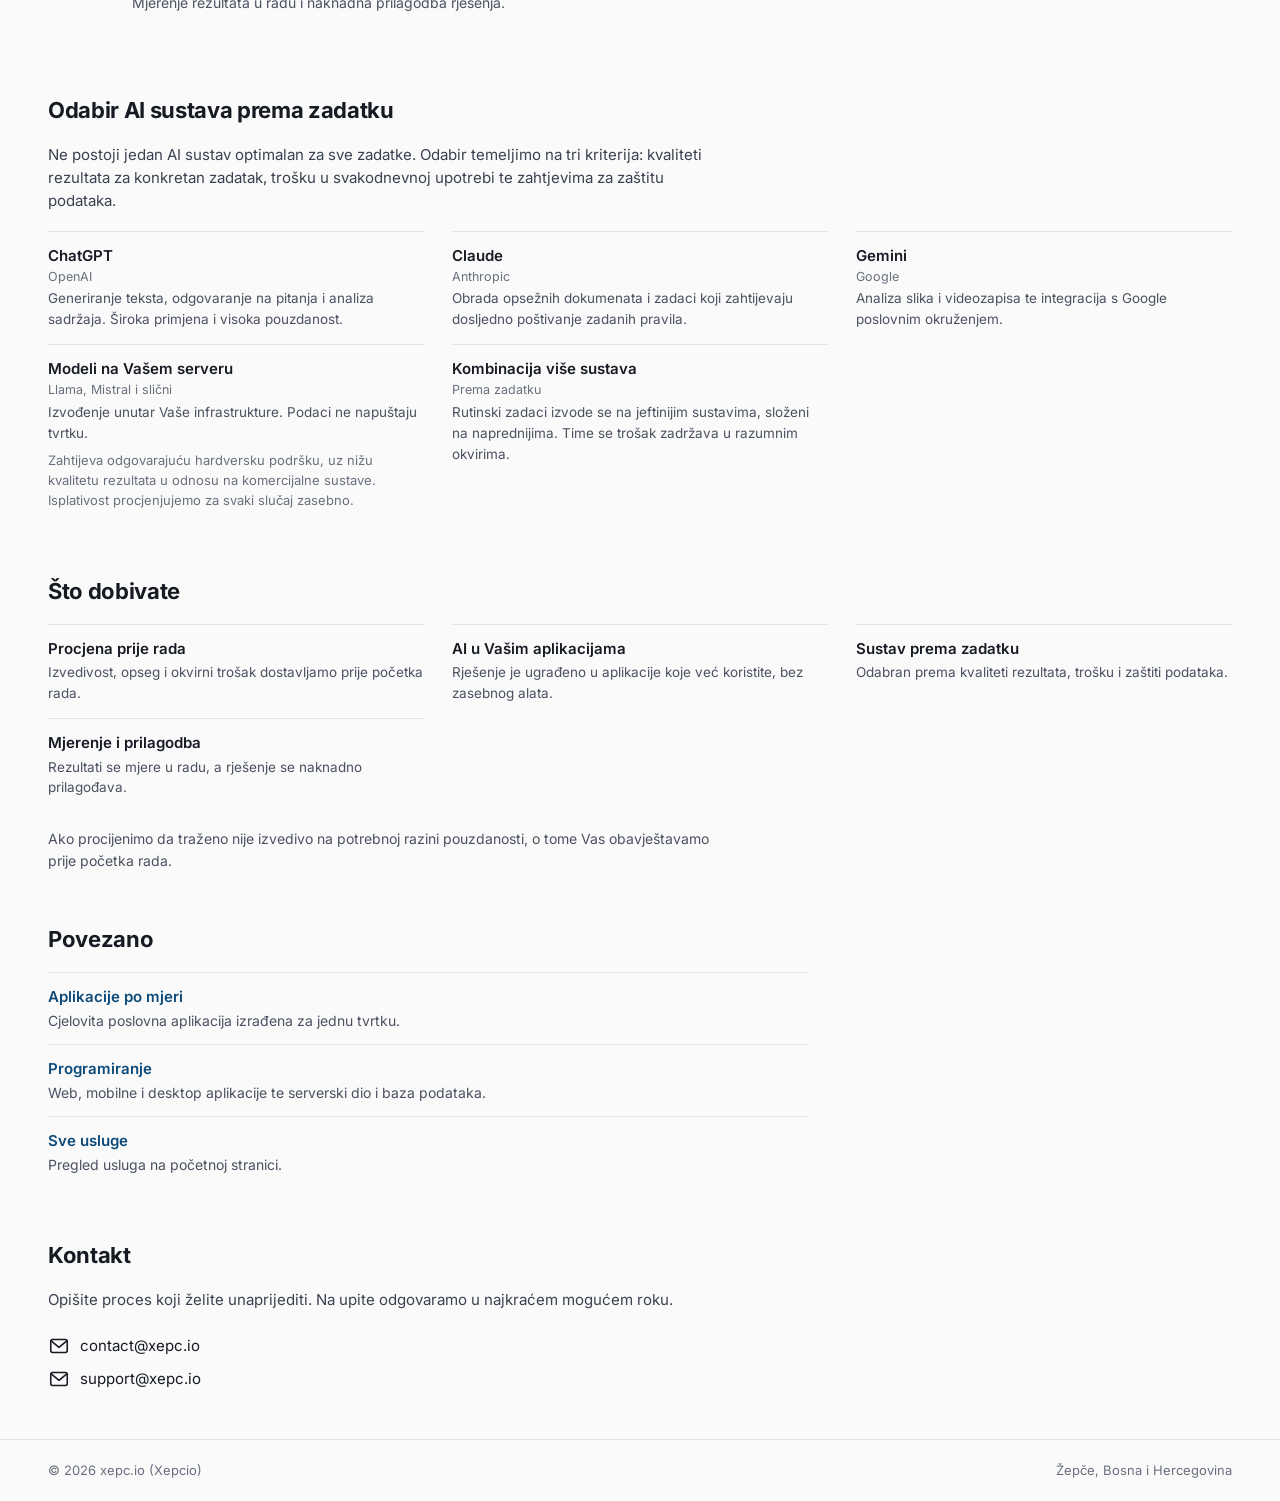
==== commit 1392c3fc: "content: Maqo learn-more link, in-development products, plainer contact and about copy" ====
--- a/ai-rjesenja/index.html
+++ b/ai-rjesenja/index.html
@@ -142,7 +142,7 @@
   </section>
   <section class="v3-s sb-contact sb-last" id="contact">
     <h2 data-i18n="contact_h2">Kontakt</h2>
-    <p class="sb-lead" data-i18n="contact_p">Opišite proces koji želite unaprijediti. Na upite odgovaramo u roku od 24 sata.</p>
+    <p class="sb-lead" data-i18n="contact_p">Opišite proces koji želite unaprijediti. Na upite odgovaramo u najkraćem mogućem roku.</p>
     <ul><li><svg class="mi" aria-hidden="true"><use href="#i-mail"/></svg><a class="nw" href="mailto:contact@xepc.io">contact@xepc.io</a></li><li><svg class="mi" aria-hidden="true"><use href="#i-mail"/></svg><a class="nw" href="mailto:support@xepc.io">support@xepc.io</a></li></ul>
   </section>
 </main>
--- a/assets/site.css
+++ b/assets/site.css
@@ -59,6 +59,7 @@
 .v3-win .mn .r.h s{background:#d0d7e2}
 .v3-s{padding:46px 48px 4px}
 .v3-s>h2{font-size:22px;font-weight:700;letter-spacing:-.015em;margin-bottom:16px}
+.v3-more-h{margin:30px 0 4px;font-size:15px;font-weight:600;color:#4a5160}
 .v3-more{display:grid;grid-template-columns:repeat(2,minmax(0,1fr));gap:0 40px}
 .v3-more li{display:grid;grid-template-columns:minmax(0,1fr) auto;gap:2px 14px;padding:12px 0;border-top:1px solid #e1e4e9}
 .v3-more b{font-weight:600}
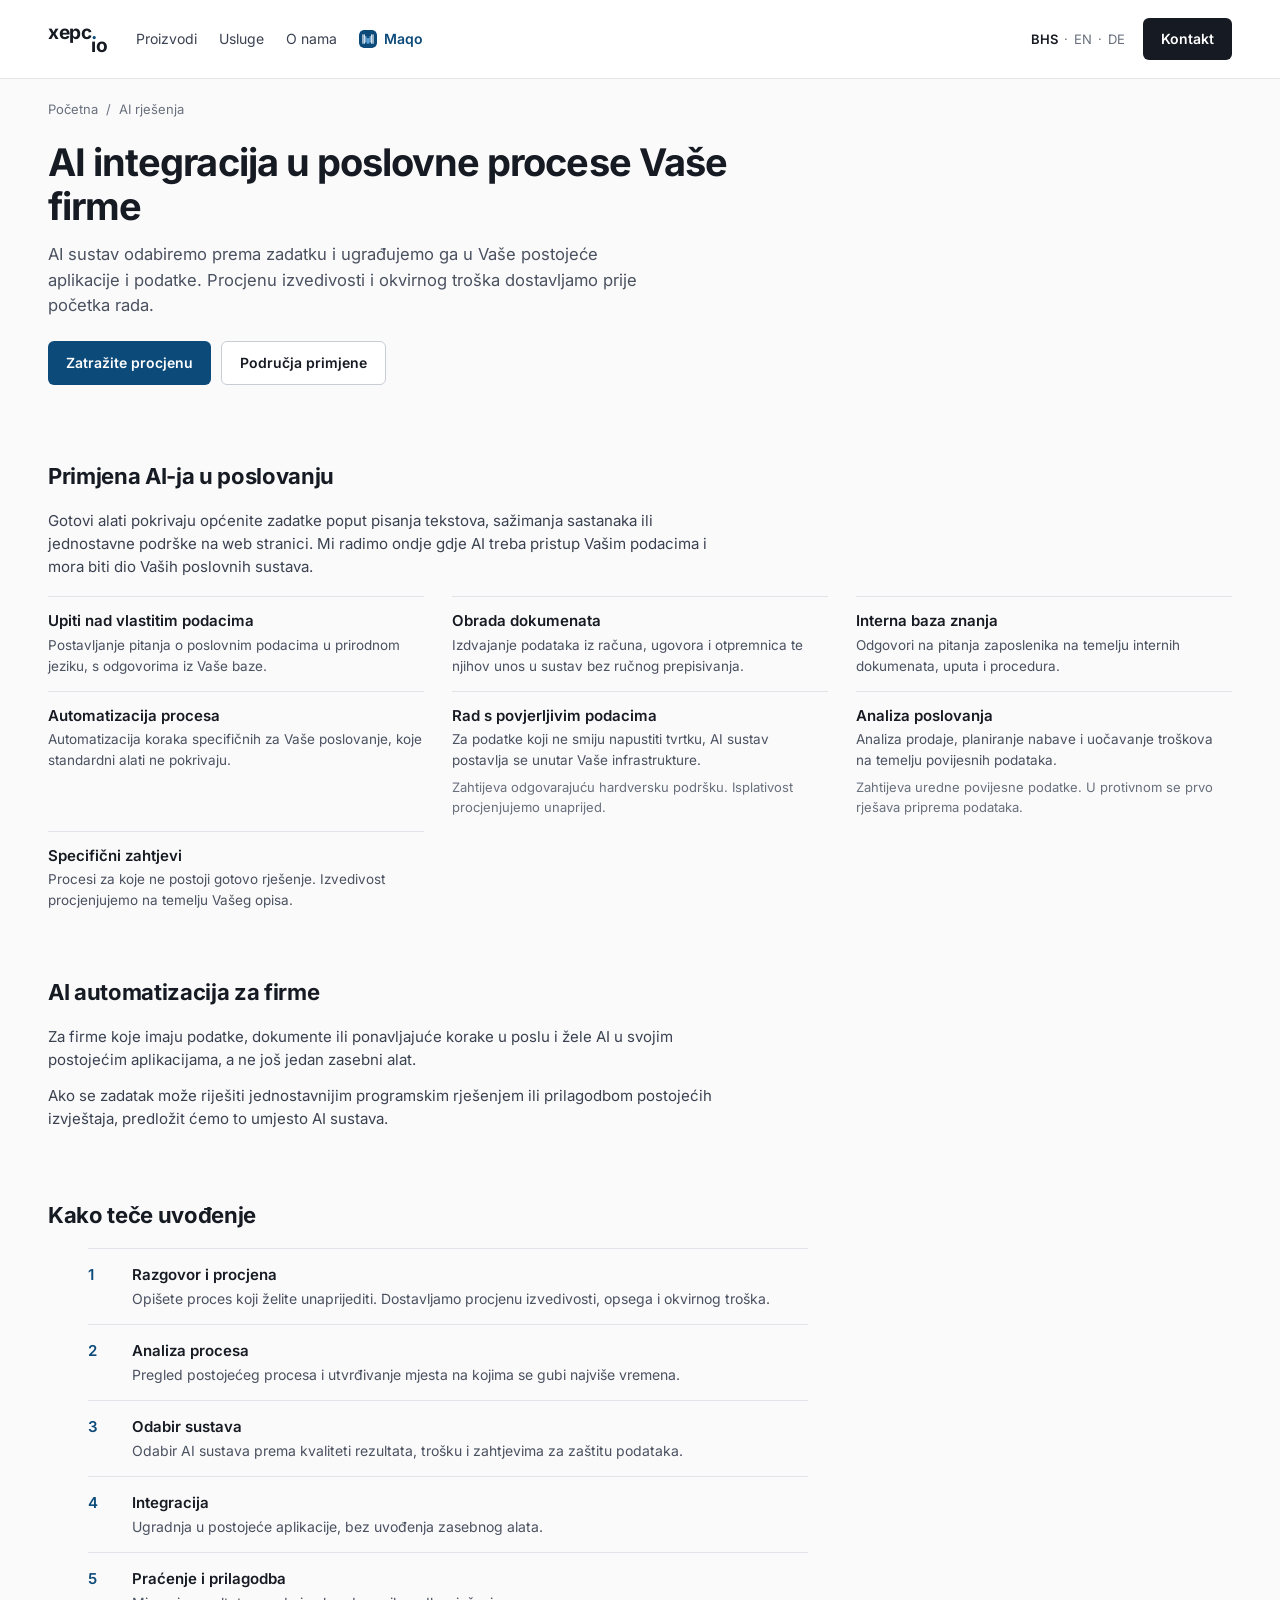
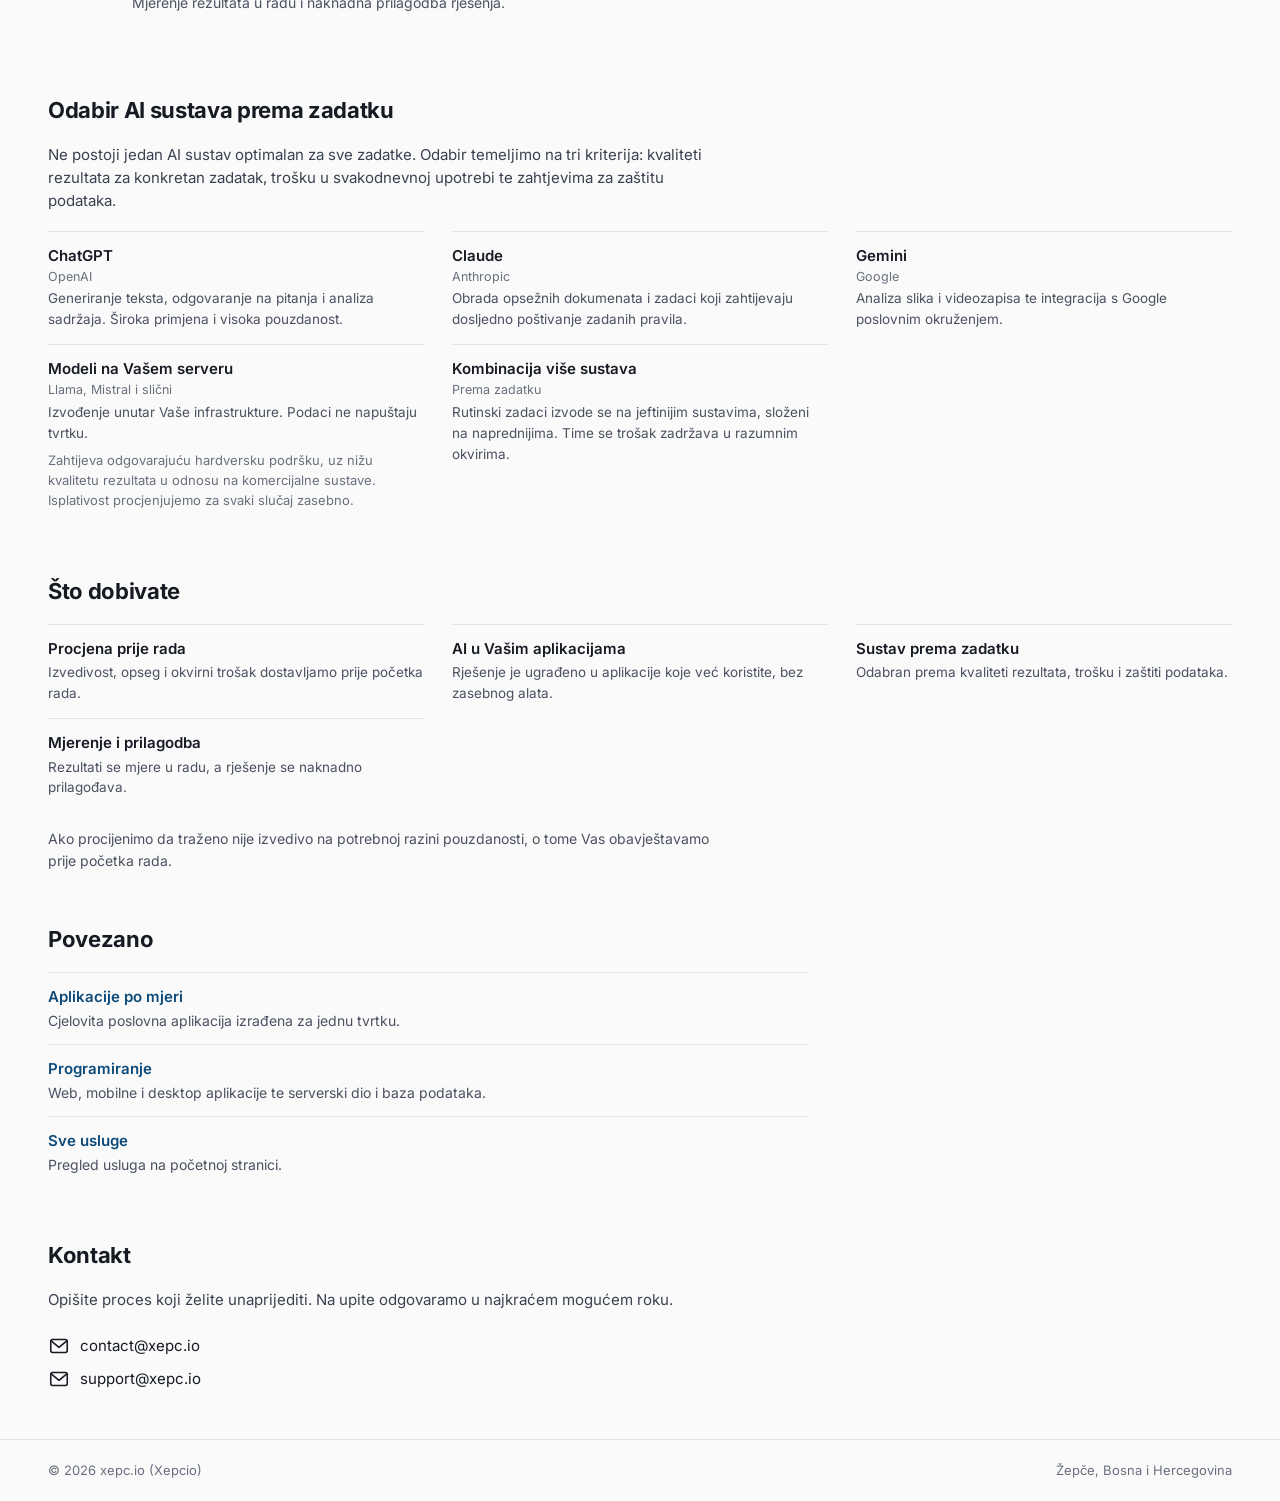
==== commit 14f22b7b: "feat(brand): two-line shared-dot wordmark, dark icon set and light OG image" ====
--- a/ai-rjesenja/index.html
+++ b/ai-rjesenja/index.html
@@ -95,7 +95,7 @@
 <symbol id="i-mail" viewBox="0 0 24 24"><g fill="none" stroke="currentColor" stroke-width="1.7" stroke-linecap="round" stroke-linejoin="round"><rect x="3" y="5" width="18" height="14" rx="2"/><path d="M3.5 6.5l8.5 7 8.5-7"/></g></symbol>
 </defs></svg>
 <header class="v3-nav" id="top">
-  <a class="v3-logo" href="/" data-ll>xepc.io</a>
+  <a class="v3-logo" href="/" data-ll aria-label="xepc.io">xepc<span class="d">.</span><span class="l2"><span class="h">xepc</span>ıo</span></a>
   <nav>
     <a href="/#products" data-ll data-i18n="nav_products">Proizvodi</a><a href="/#services" data-ll data-i18n="nav_services">Usluge</a><a href="/#about" data-ll data-i18n="nav_about">O nama</a><a class="mq" href="https://maqo.xepc.io/"><svg aria-hidden="true"><use href="#mark"/></svg>Maqo</a>
   </nav>
--- a/assets/site.css
+++ b/assets/site.css
@@ -9,7 +9,7 @@
 :root{--a:#0C4A7A}
 *{box-sizing:border-box;min-width:0}
 html{-webkit-text-size-adjust:100%}
-body{margin:0;background:#fafafa;color:#161a22;font-family:Inter,system-ui,-apple-system,"Segoe UI",Roboto,sans-serif;font-size:15px;line-height:1.55}
+body{--gut:max(48px,calc((100% - 1200px) / 2));margin:0;background:#fafafa;color:#161a22;font-family:Inter,system-ui,-apple-system,"Segoe UI",Roboto,sans-serif;font-size:15px;line-height:1.55}
 a{color:inherit;text-decoration:none}
 a,button,h3,.nw{white-space:nowrap;overflow:hidden;text-overflow:ellipsis}
 h1,h2,p{margin:0}
@@ -18,8 +18,11 @@
 svg.mi{width:22px;height:22px;flex:none}
 :focus-visible{outline:2px solid var(--a);outline-offset:2px}
 
-.v3-nav{display:flex;align-items:center;gap:28px;padding:18px 48px;background:#fff;border-bottom:1px solid #e4e6ea}
-.v3-logo{font-weight:700;font-size:19px;letter-spacing:-.02em}
+.v3-nav{display:flex;align-items:center;gap:28px;padding:18px var(--gut);background:#fff;border-bottom:1px solid #e4e6ea}
+.v3-logo{font-weight:700;font-size:19px;letter-spacing:-.02em;line-height:1;display:inline-block}
+.v3-logo .d{color:var(--a)}
+.v3-logo .l2{display:block;margin-top:-.35em}
+.v3-logo .h{visibility:hidden}
 .v3-nav nav{display:flex;gap:22px;font-size:14px;color:#3a4150}
 .v3-nav nav .mq{display:inline-flex;align-items:center;gap:7px;color:var(--a);font-weight:600}
 .v3-nav nav .mq svg{width:18px;height:18px;border-radius:5px;flex:none}
@@ -31,10 +34,11 @@
 .v3-btn.a{background:var(--a)}
 .v3-btn.o{background:#fff;color:#161a22;border:1px solid #c9cdd4}
 .v3-menu{display:none;align-items:center;gap:8px;font-size:14px;margin-left:auto}
-.v3-hero{padding:56px 48px 28px;max-width:860px}
+.v3-hero{padding:56px var(--gut) 28px}
+.v3-hero>*{max-width:764px}
 .v3-hero h1{font-size:38px;line-height:1.15;font-weight:700;letter-spacing:-.025em}
 .v3-hero p{margin-top:14px;color:#4a5160;font-size:16.5px;max-width:620px}
-.v3-flag{margin:24px 48px 0;background:#fff;border:1px solid #dfe2e7;border-radius:14px;display:grid;grid-template-columns:minmax(0,1fr) minmax(0,1.15fr);gap:36px;padding:34px;align-items:center}
+.v3-flag{margin:24px var(--gut) 0;background:#fff;border:1px solid #dfe2e7;border-radius:14px;display:grid;grid-template-columns:minmax(0,1fr) minmax(0,1.15fr);gap:36px;padding:34px;align-items:center}
 .v3-flag .hd{display:flex;align-items:center;gap:12px}
 .v3-flag .hd svg{width:40px;height:40px;border-radius:10px;flex:none}
 .v3-flag h2{font-size:28px;font-weight:700;letter-spacing:-.02em}
@@ -57,7 +61,7 @@
 .v3-win .mn .r{display:grid;grid-template-columns:2fr 1fr 1fr 1fr;gap:10px}
 .v3-win .mn .r s{display:block;height:9px;background:#e8ecf2;border-radius:3px}
 .v3-win .mn .r.h s{background:#d0d7e2}
-.v3-s{padding:46px 48px 4px}
+.v3-s{padding:46px var(--gut) 4px}
 .v3-s>h2{font-size:22px;font-weight:700;letter-spacing:-.015em;margin-bottom:16px}
 .v3-more-h{margin:30px 0 4px;font-size:15px;font-weight:600;color:#4a5160}
 .v3-more{display:grid;grid-template-columns:repeat(2,minmax(0,1fr));gap:0 40px}
@@ -70,12 +74,12 @@
 .v3-svc a:hover h3,.v3-svc a:focus-visible h3{text-decoration:underline;text-underline-offset:3px}
 .v3-svc h3{font-size:15px;font-weight:600;margin:0}
 .v3-svc p{font-size:13.5px;color:#4a5160;margin-top:2px}
-.v3-two{display:grid;grid-template-columns:repeat(2,minmax(0,1fr));gap:40px;padding:46px 48px 40px}
+.v3-two{display:grid;grid-template-columns:repeat(2,minmax(0,1fr));gap:40px;padding:46px var(--gut) 40px}
 .v3-two h2{font-size:22px;font-weight:700;letter-spacing:-.015em;margin-bottom:10px}
 .v3-two p{color:#3a4150}.v3-two p+p{margin-top:10px}
 .v3-two ul{margin-top:8px}
 .v3-two ul li{display:flex;gap:10px;align-items:center;padding:5px 0}
-.v3-foot{padding:20px 48px;border-top:1px solid #e1e4e9;font-size:13px;color:#69707d;display:flex;justify-content:space-between;gap:16px}
+.v3-foot{padding:20px var(--gut);border-top:1px solid #e1e4e9;font-size:13px;color:#69707d;display:flex;justify-content:space-between;gap:16px}
 
 @media (max-width:900px){.v3-svc{grid-template-columns:repeat(2,minmax(0,1fr))}}
 @media (max-width:640px){
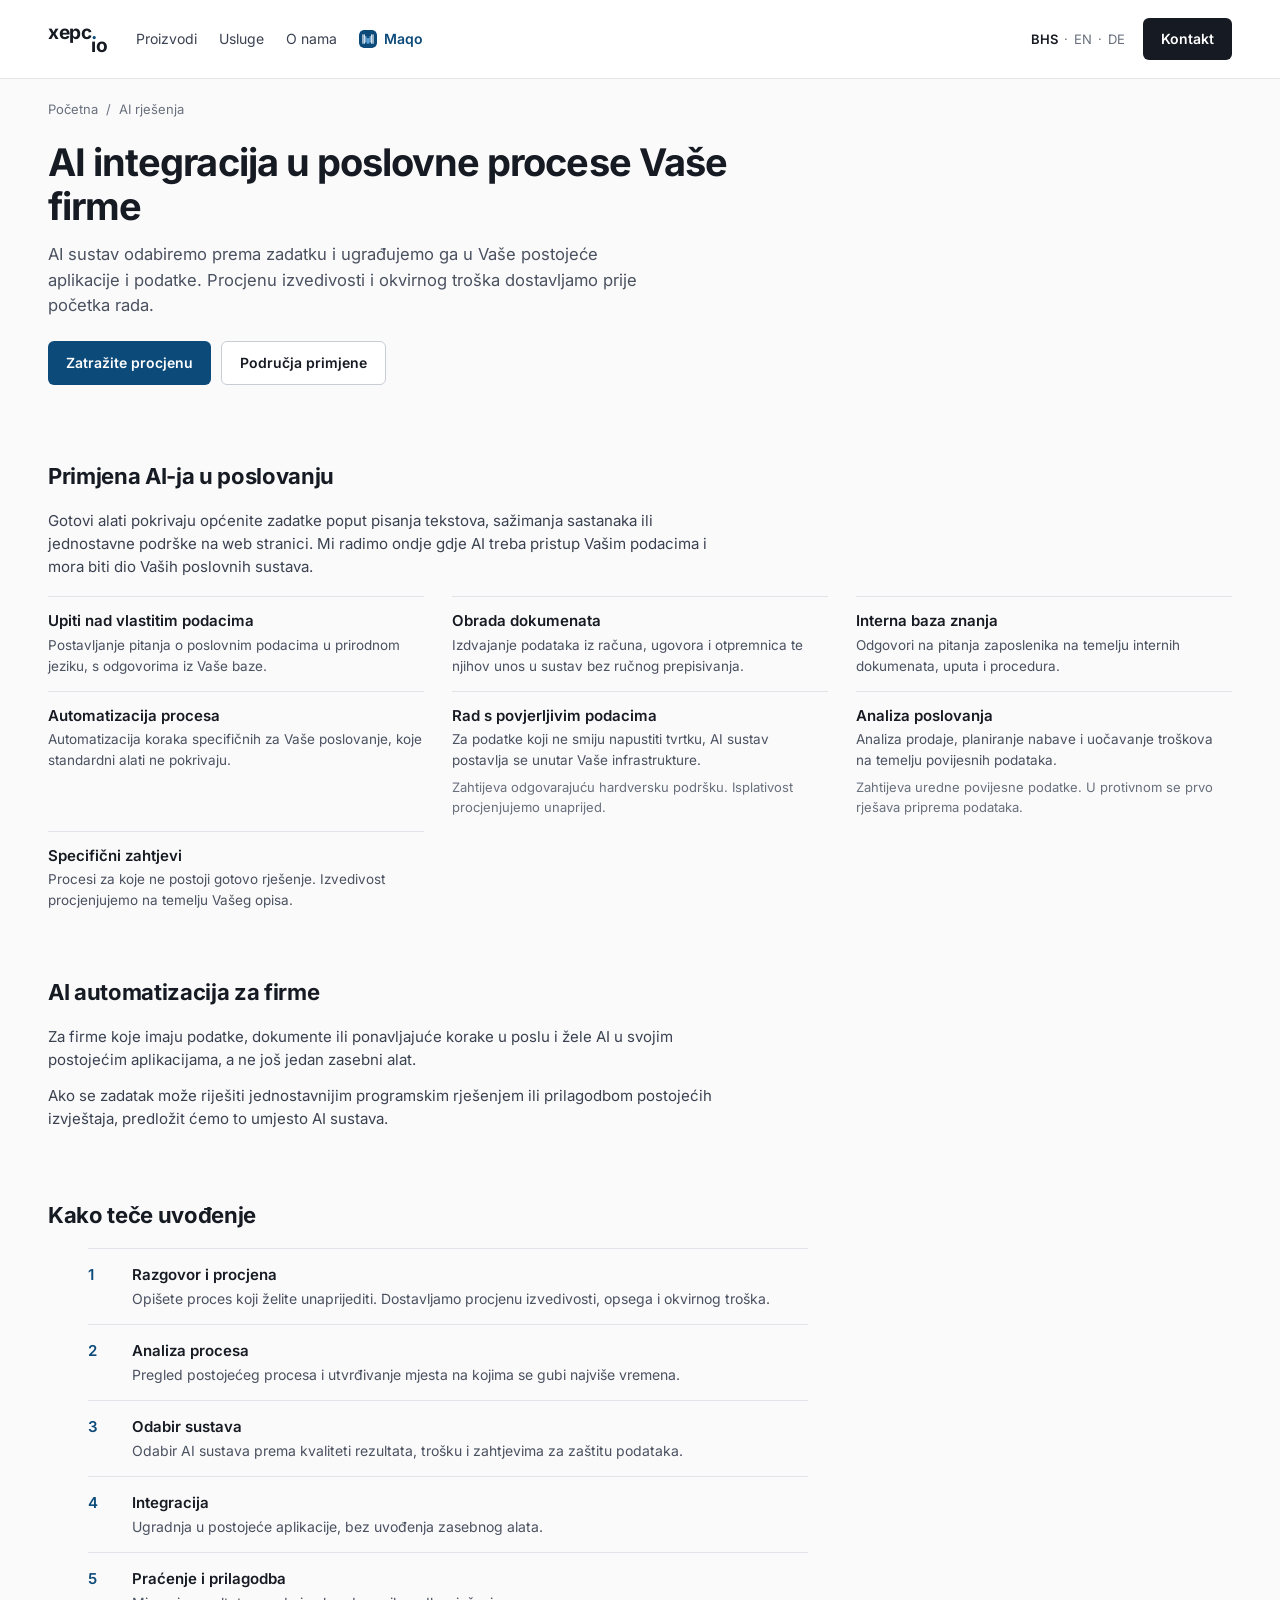
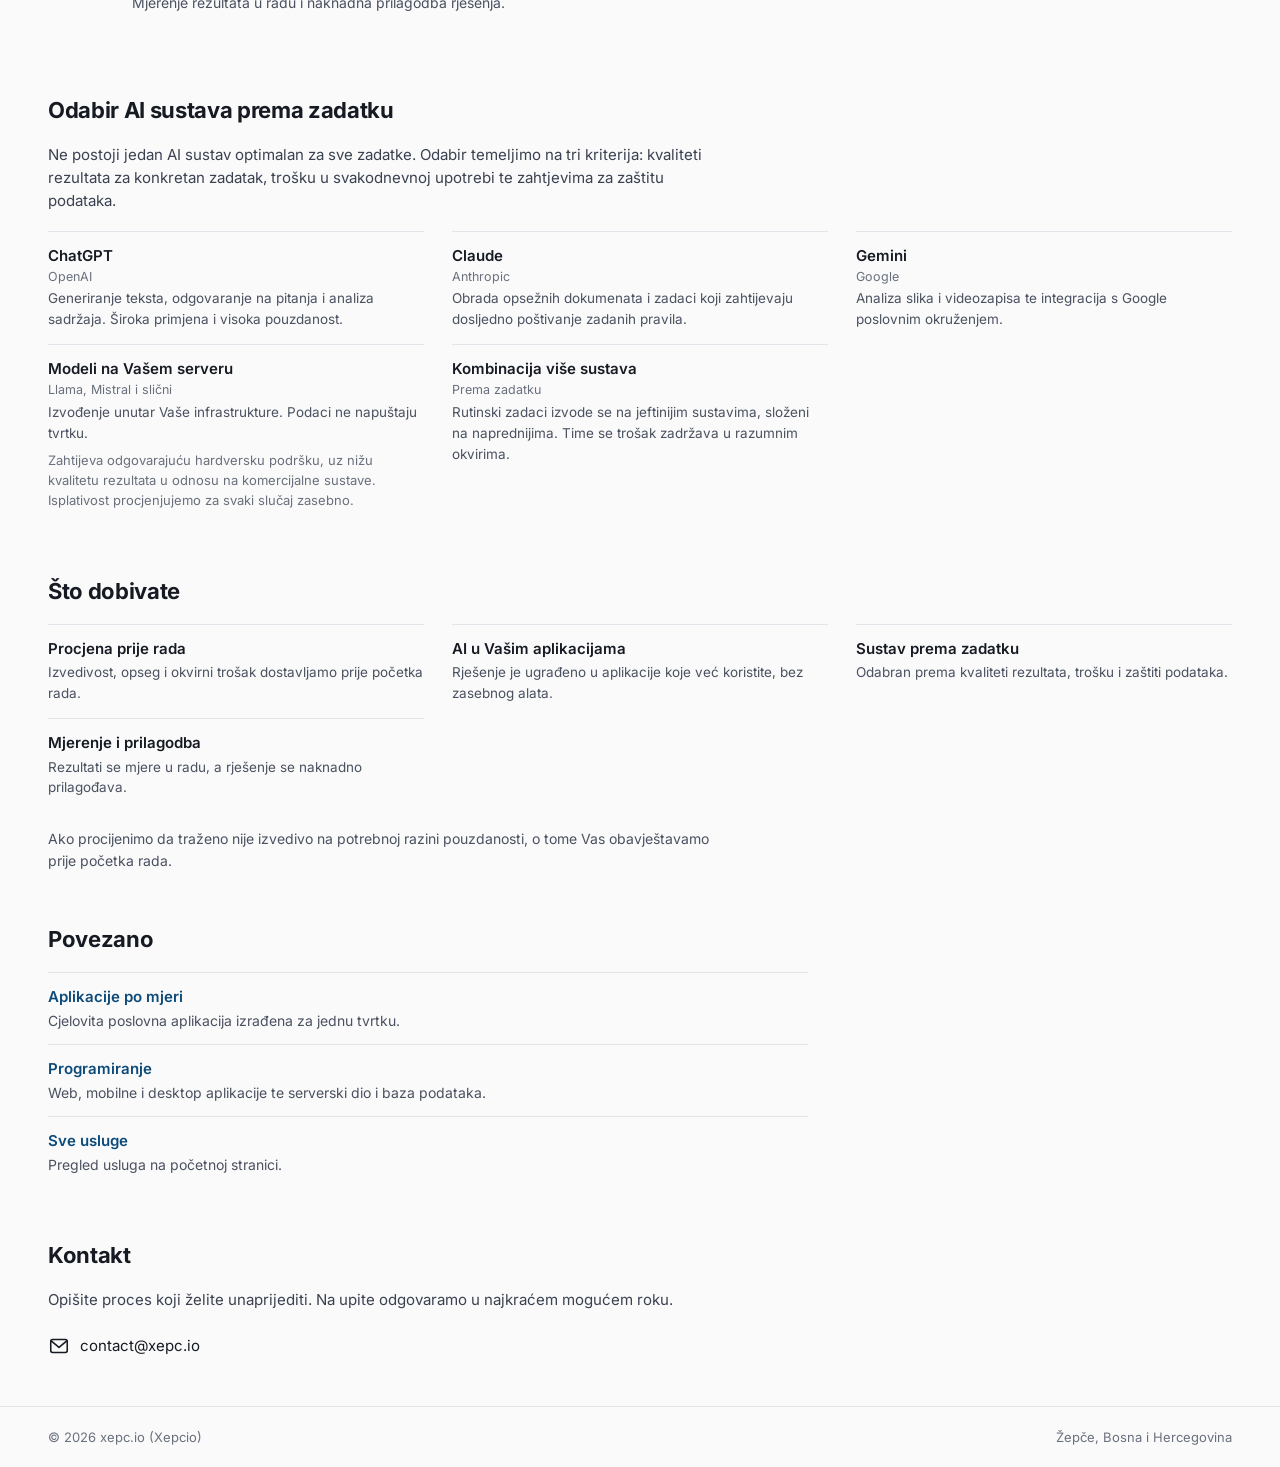
==== commit 9cefd89d: "fix(site): contact sections list only contact@, support@ is for other matters" ====
--- a/ai-rjesenja/index.html
+++ b/ai-rjesenja/index.html
@@ -13,9 +13,9 @@
 <link rel="alternate" hreflang="x-default" href="https://xepc.io/ai-rjesenja">
 <meta name="robots" content="index, follow, max-image-preview:large">
 <meta name="theme-color" content="#ffffff">
-<link rel="icon" href="../assets/favicon.svg" type="image/svg+xml">
-<link rel="icon" href="../assets/icon-32.png" type="image/png" sizes="32x32">
-<link rel="apple-touch-icon" href="../assets/apple-touch-icon.png">
+<link rel="icon" href="../assets/favicon.svg?v=2" type="image/svg+xml">
+<link rel="icon" href="../assets/icon-32.png?v=2" type="image/png" sizes="32x32">
+<link rel="apple-touch-icon" href="../assets/apple-touch-icon.png?v=2">
 <link rel="manifest" href="../assets/site.webmanifest">
 <meta property="og:type" content="website">
 <meta property="og:site_name" content="xepc.io">
@@ -143,7 +143,7 @@
   <section class="v3-s sb-contact sb-last" id="contact">
     <h2 data-i18n="contact_h2">Kontakt</h2>
     <p class="sb-lead" data-i18n="contact_p">Opišite proces koji želite unaprijediti. Na upite odgovaramo u najkraćem mogućem roku.</p>
-    <ul><li><svg class="mi" aria-hidden="true"><use href="#i-mail"/></svg><a class="nw" href="mailto:contact@xepc.io">contact@xepc.io</a></li><li><svg class="mi" aria-hidden="true"><use href="#i-mail"/></svg><a class="nw" href="mailto:support@xepc.io">support@xepc.io</a></li></ul>
+    <ul><li><svg class="mi" aria-hidden="true"><use href="#i-mail"/></svg><a class="nw" href="mailto:contact@xepc.io">contact@xepc.io</a></li></ul>
   </section>
 </main>
 <footer class="v3-foot"><span>© 2026 xepc.io (Xepcio)</span><span data-i18n="foot_loc">Žepče, Bosna i Hercegovina</span></footer>
--- a/assets/site.css
+++ b/assets/site.css
@@ -61,6 +61,10 @@
 .v3-win .mn .r{display:grid;grid-template-columns:2fr 1fr 1fr 1fr;gap:10px}
 .v3-win .mn .r s{display:block;height:9px;background:#e8ecf2;border-radius:3px}
 .v3-win .mn .r.h s{background:#d0d7e2}
+/* Kanchie flag block: same layout as Maqo, Kanchie's own accent. */
+.v3-flag.k{--a:#ED2939}
+.v3-flag.k .v3-win{box-shadow:0 14px 30px -20px rgba(237,41,57,.5)}
+.v3-flag.k .v3-win .sb span{color:#FFE1E4}
 .v3-s{padding:46px var(--gut) 4px}
 .v3-s>h2{font-size:22px;font-weight:700;letter-spacing:-.015em;margin-bottom:16px}
 .v3-more-h{margin:30px 0 4px;font-size:15px;font-weight:600;color:#4a5160}
